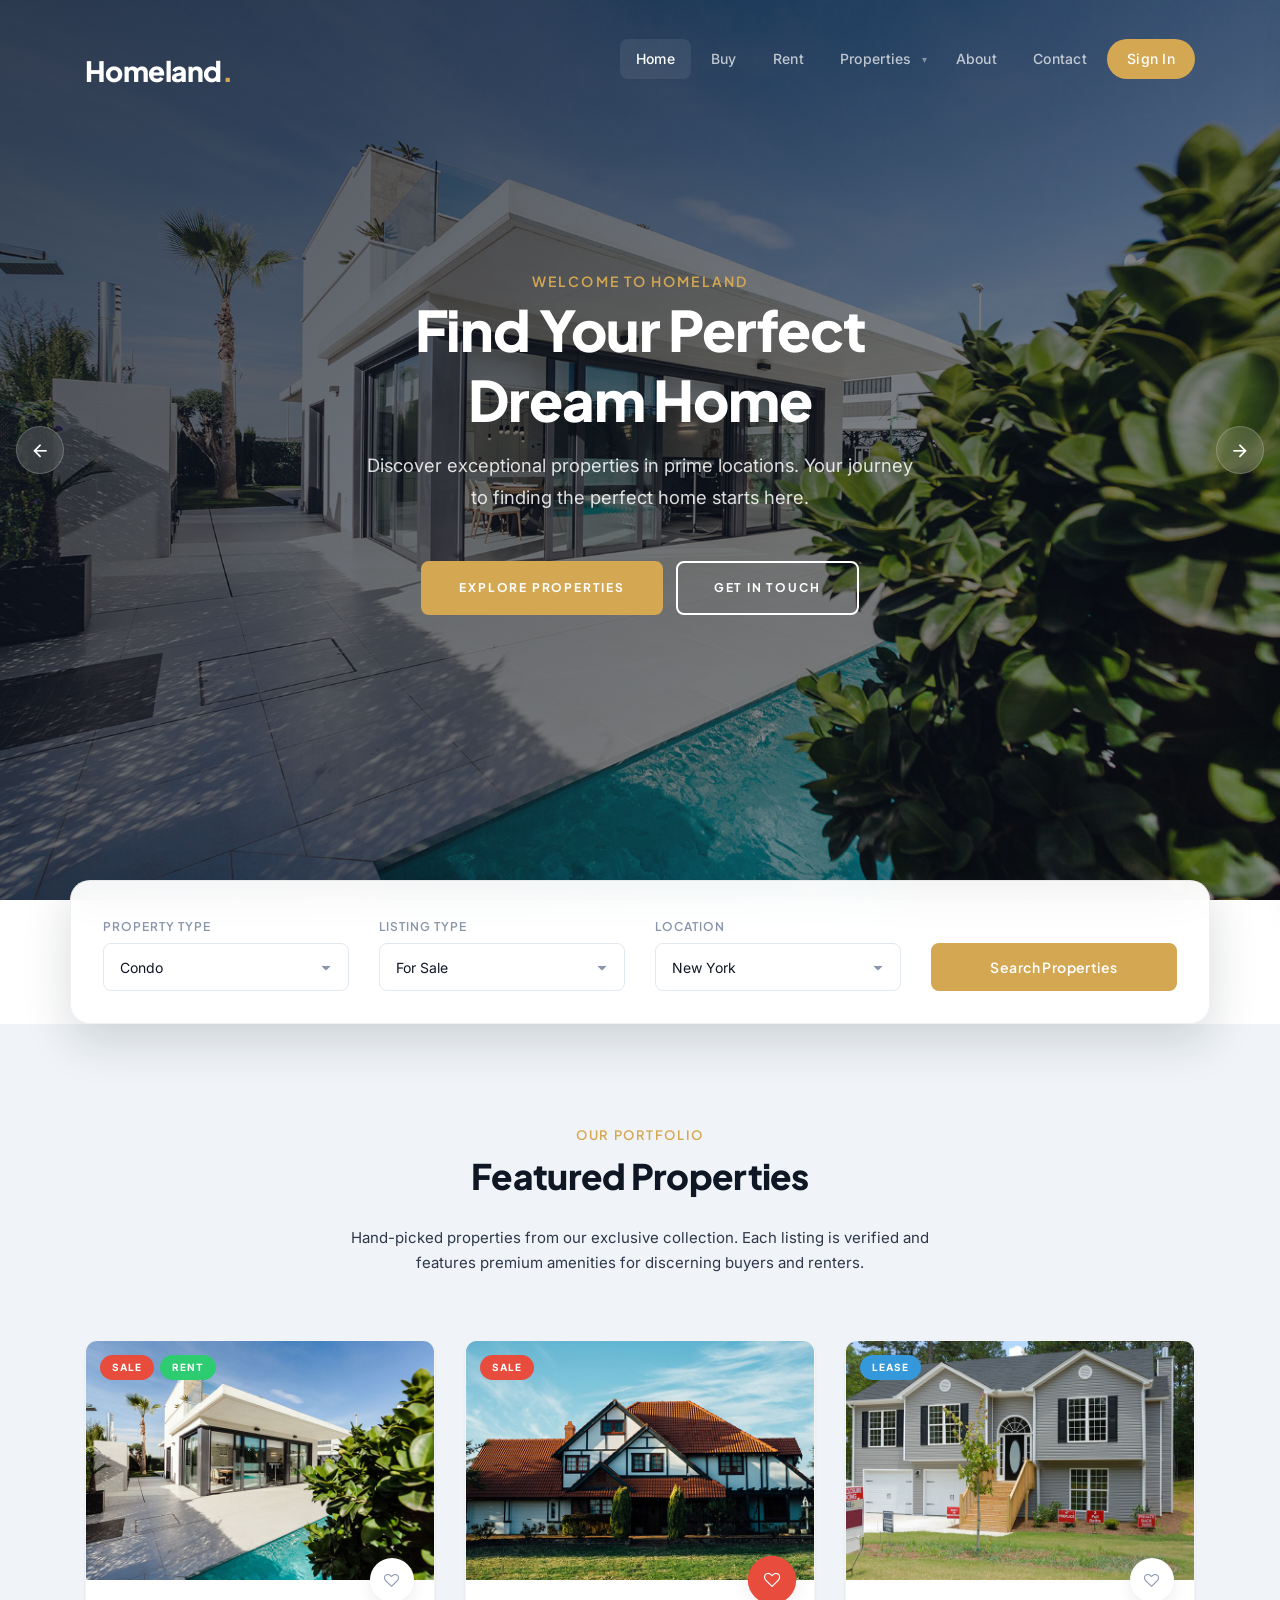
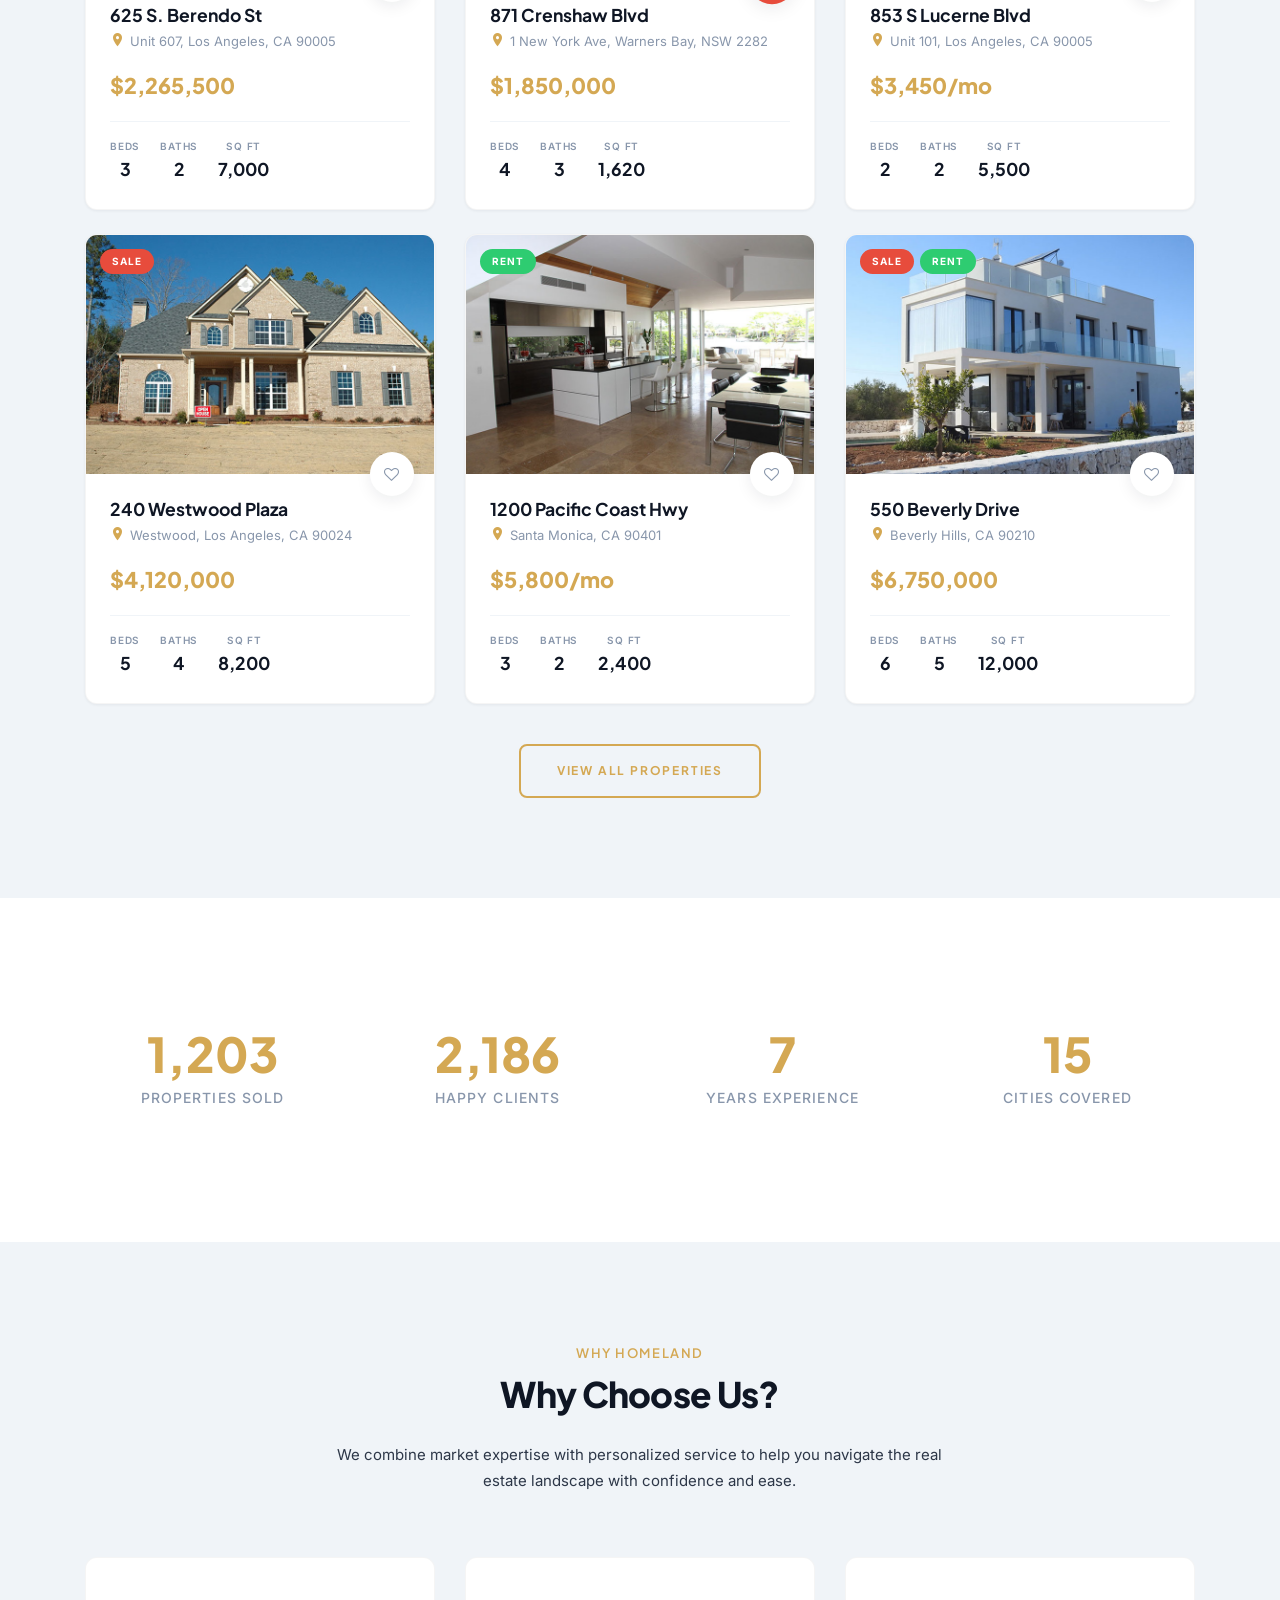
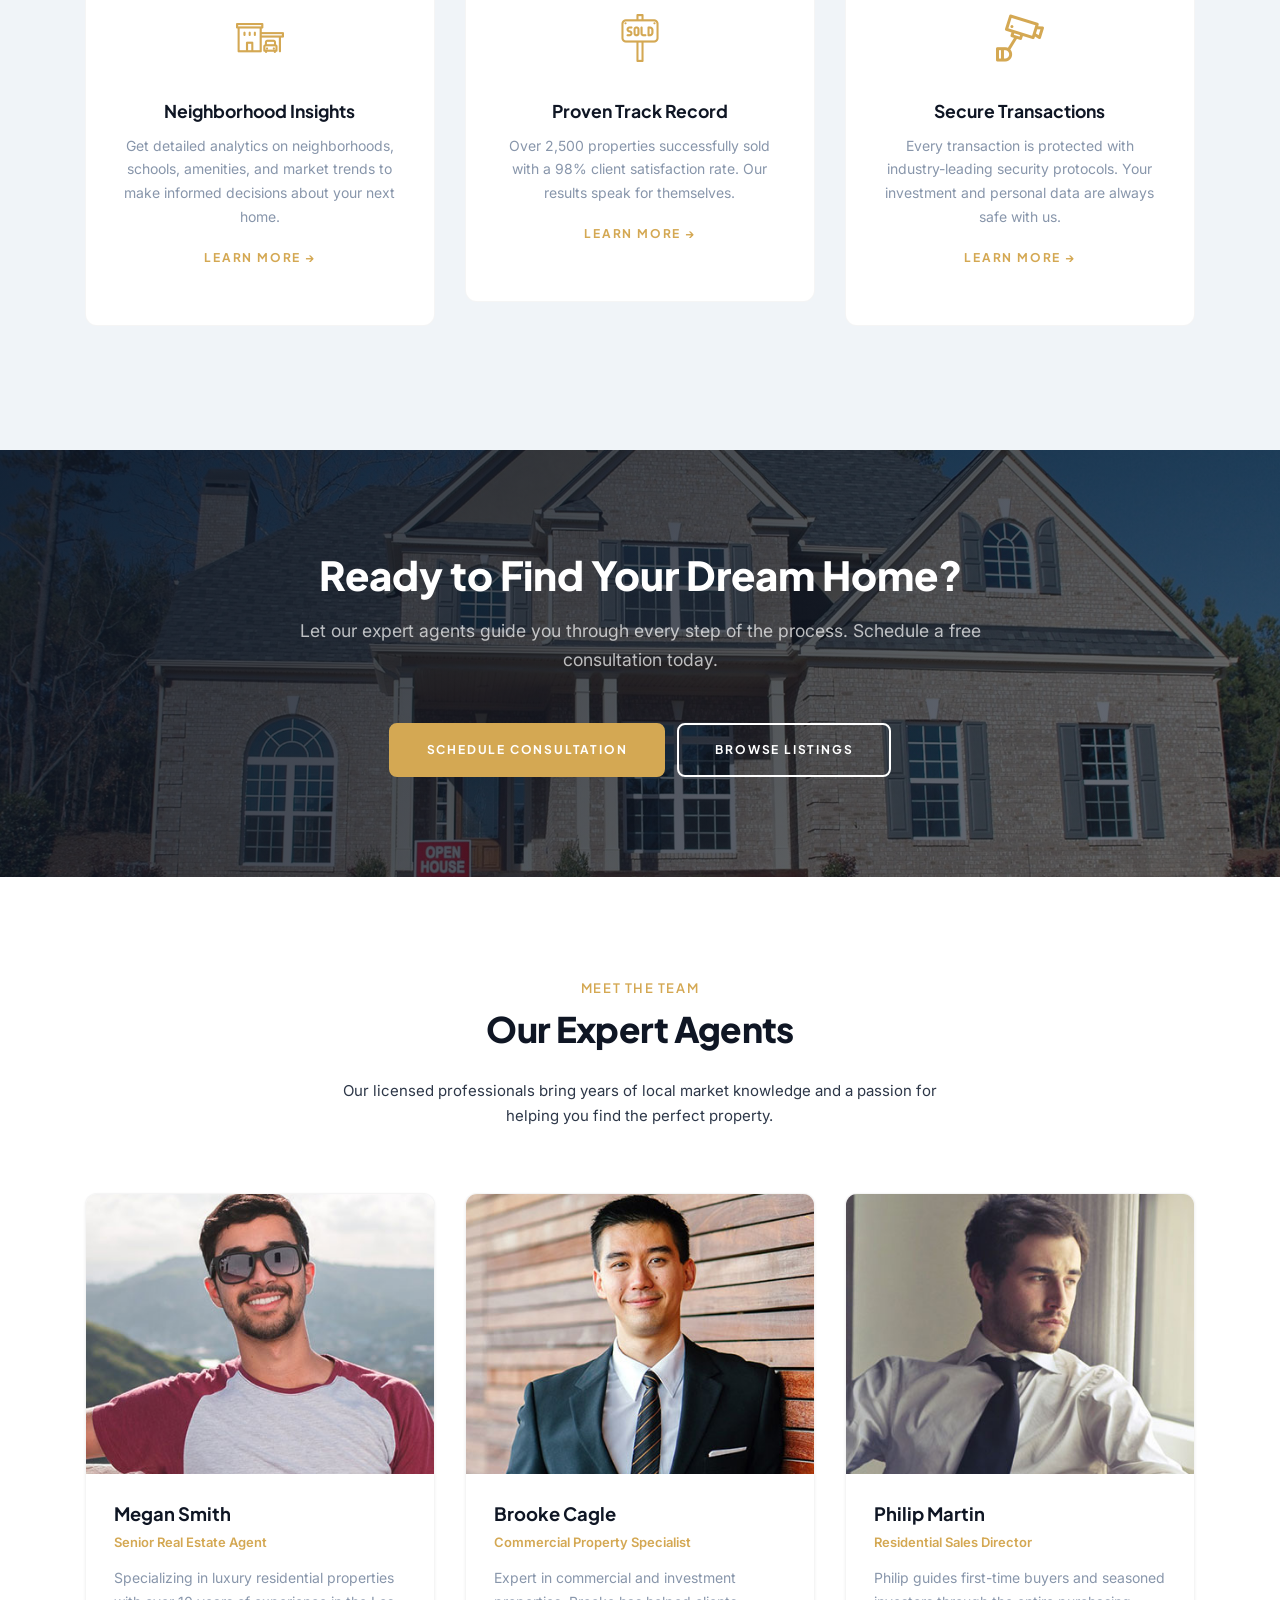
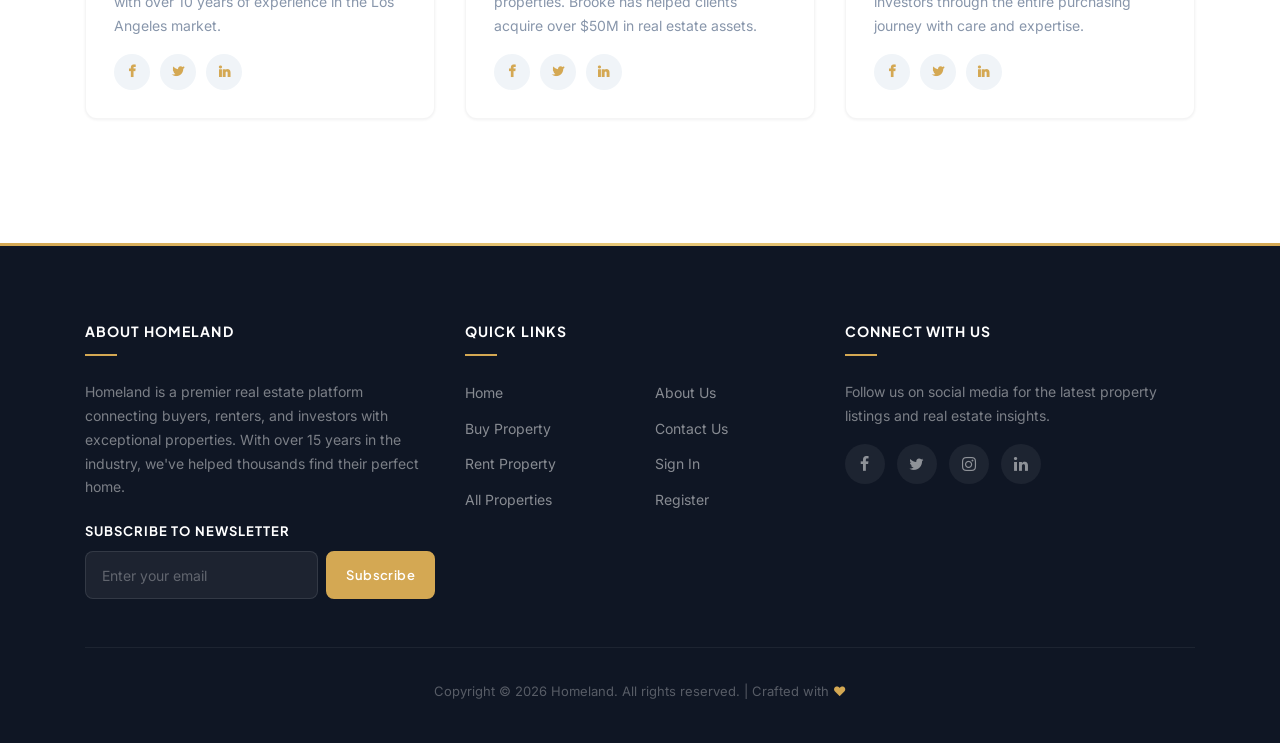
==== index.html @ 57247617 "All files and folder added" ====
<!DOCTYPE html>
<html lang="en">
  <head>
    <title>Homeland — Premium Real Estate | Find Your Dream Property</title>
    <meta charset="utf-8">
    <meta name="viewport" content="width=device-width, initial-scale=1, shrink-to-fit=no">
    <meta name="description" content="Discover luxury homes, apartments, and investment properties. Homeland connects buyers, renters, and investors with premium real estate opportunities.">

    <link rel="preconnect" href="https://fonts.googleapis.com">
    <link rel="preconnect" href="https://fonts.gstatic.com" crossorigin>
    <link href="https://fonts.googleapis.com/css2?family=Plus+Jakarta+Sans:wght@400;500;600;700;800&family=Inter:wght@400;500;600&display=swap" rel="stylesheet">
    <link rel="stylesheet" href="fonts/icomoon/style.css">

    <link rel="stylesheet" href="css/bootstrap.min.css">
    <link rel="stylesheet" href="css/magnific-popup.css">
    <link rel="stylesheet" href="css/jquery-ui.css">
    <link rel="stylesheet" href="css/owl.carousel.min.css">
    <link rel="stylesheet" href="css/owl.theme.default.min.css">
    <link rel="stylesheet" href="fonts/flaticon/font/flaticon.css">
    <link rel="stylesheet" href="css/aos.css">
    <link rel="stylesheet" href="css/style.css">
  </head>
  <body>

  <div class="site-loader"></div>

  <div class="site-wrap">

    <!-- Mobile Menu -->
    <div class="site-mobile-menu">
      <div class="site-mobile-menu-header">
        <div class="site-mobile-menu-close mt-3">
          <span class="icon-close2 js-menu-toggle"></span>
        </div>
      </div>
      <div class="site-mobile-menu-body"></div>
    </div>

    <!-- Navbar -->
    <div class="site-navbar" id="site-navbar">
      <div class="container py-1">
        <div class="row align-items-center">
          <div class="col-8 col-md-8 col-lg-4">
            <h1 class="mb-0 site-logo"><a href="index.html" class="text-white h2 mb-0"><strong>Homeland<span class="dot">.</span></strong></a></h1>
          </div>
          <div class="col-4 col-md-4 col-lg-8">
            <nav class="site-navigation text-right text-md-right" role="navigation">
              <div class="d-inline-block d-lg-none ml-md-0 mr-auto py-3"><a href="#" class="site-menu-toggle js-menu-toggle text-white"><span class="icon-menu h3"></span></a></div>
              <ul class="site-menu js-clone-nav d-none d-lg-block">
                <li class="active"><a href="index.html">Home</a></li>
                <li><a href="buy.html">Buy</a></li>
                <li><a href="rent.html">Rent</a></li>
                <li class="has-children">
                  <a href="properties.html">Properties</a>
                  <ul class="dropdown arrow-top">
                    <li><a href="#">Condo</a></li>
                    <li><a href="#">Property Land</a></li>
                    <li><a href="#">Commercial</a></li>
                  </ul>
                </li>
                <li><a href="about.html">About</a></li>
                <li><a href="contact.html">Contact</a></li>
                <li><a href="login.html">Sign In</a></li>
              </ul>
            </nav>
          </div>
        </div>
      </div>
    </div>

    <!-- Hero -->
    <div class="slide-one-item home-slider owl-carousel">
      <div class="site-blocks-cover overlay" style="background-image: url(images/hero_bg_1.jpg);">
        <div class="container">
          <div class="row align-items-center justify-content-center text-center">
            <div class="col-md-10" data-aos="fade-up">
              <span class="hero-subtitle">Welcome to Homeland</span>
              <h1 class="mb-3">Find Your Perfect<br>Dream Home</h1>
              <p class="mb-5" style="max-width:560px;margin:0 auto;">Discover exceptional properties in prime locations. Your journey to finding the perfect home starts here.</p>
              <p><a href="properties.html" class="btn btn-amber btn-lg btn-2">Explore Properties</a> <a href="contact.html" class="btn btn-outline-white btn-lg btn-2 ml-2">Get in Touch</a></p>
            </div>
          </div>
        </div>
      </div>
      <div class="site-blocks-cover overlay" style="background-image: url(images/hero_bg_2.jpg);">
        <div class="container">
          <div class="row align-items-center justify-content-center text-center">
            <div class="col-md-10" data-aos="fade-up">
              <span class="hero-subtitle">Premium Listings</span>
              <h1 class="mb-3">Luxury Living<br>Redefined</h1>
              <p class="mb-5" style="max-width:560px;margin:0 auto;">From modern penthouses to family estates — explore our curated selection of premium real estate.</p>
              <p><a href="buy.html" class="btn btn-amber btn-lg btn-2">Buy a Home</a> <a href="rent.html" class="btn btn-outline-white btn-lg btn-2 ml-2">Rent a Home</a></p>
            </div>
          </div>
        </div>
      </div>
    </div>

    <!-- Search Bar -->
    <div class="site-section site-section-sm pb-0">
      <div class="container">
        <div class="row">
          <form class="form-search col-md-12" style="margin-top: -80px;">
            <div class="row align-items-end">
              <div class="col-md-3">
                <label for="list-types">Property Type</label>
                <div class="select-wrap">
                  <span class="icon icon-arrow_drop_down"></span>
                  <select name="list-types" id="list-types" class="form-control d-block">
                    <option value="">Condo</option>
                    <option value="">Commercial Building</option>
                    <option value="">Land Property</option>
                    <option value="">Villa</option>
                  </select>
                </div>
              </div>
              <div class="col-md-3">
                <label for="offer-types">Listing Type</label>
                <div class="select-wrap">
                  <span class="icon icon-arrow_drop_down"></span>
                  <select name="offer-types" id="offer-types" class="form-control d-block">
                    <option value="">For Sale</option>
                    <option value="">For Rent</option>
                    <option value="">For Lease</option>
                  </select>
                </div>
              </div>
              <div class="col-md-3">
                <label for="select-city">Location</label>
                <div class="select-wrap">
                  <span class="icon icon-arrow_drop_down"></span>
                  <select name="select-city" id="select-city" class="form-control d-block">
                    <option value="">New York</option>
                    <option value="">Brooklyn</option>
                    <option value="">London</option>
                    <option value="">Tokyo</option>
                    <option value="">Manila</option>
                  </select>
                </div>
              </div>
              <div class="col-md-3">
                <button type="submit" class="btn btn-amber btn-block">Search Properties</button>
              </div>
            </div>
          </form>
        </div>
      </div>
    </div>

    <!-- Featured Properties -->
    <div class="site-section bg-light">
      <div class="container">
        <div class="row mb-5 justify-content-center">
          <div class="col-md-7 text-center" data-aos="fade-up">
            <div class="site-section-title">
              <span class="section-subtitle">Our Portfolio</span>
              <h2>Featured Properties</h2>
            </div>
            <p>Hand-picked properties from our exclusive collection. Each listing is verified and features premium amenities for discerning buyers and renters.</p>
          </div>
        </div>

        <div class="row">
          <div class="col-md-6 col-lg-4 mb-4" data-aos="fade-up" data-aos-delay="100">
            <div class="property-entry h-100">
              <a href="property-details.html" class="property-thumbnail">
                <div class="offer-type-wrap">
                  <span class="offer-type bg-danger">Sale</span>
                  <span class="offer-type bg-success">Rent</span>
                </div>
                <img src="images/img_1.jpg" alt="Modern apartment at 625 S. Berendo St">
              </a>
              <div class="p-4 property-body">
                <a href="#" class="property-favorite"><span class="icon-heart-o"></span></a>
                <h2 class="property-title"><a href="property-details.html">625 S. Berendo St</a></h2>
                <span class="property-location d-block mb-3"><span class="property-icon icon-room"></span> Unit 607, Los Angeles, CA 90005</span>
                <strong class="property-price d-block mb-3">$2,265,500</strong>
                <ul class="property-specs-wrap mb-0">
                  <li><span class="property-specs">Beds</span><span class="property-specs-number">3</span></li>
                  <li><span class="property-specs">Baths</span><span class="property-specs-number">2</span></li>
                  <li><span class="property-specs">SQ FT</span><span class="property-specs-number">7,000</span></li>
                </ul>
              </div>
            </div>
          </div>

          <div class="col-md-6 col-lg-4 mb-4" data-aos="fade-up" data-aos-delay="200">
            <div class="property-entry h-100">
              <a href="property-details.html" class="property-thumbnail">
                <div class="offer-type-wrap">
                  <span class="offer-type bg-danger">Sale</span>
                </div>
                <img src="images/img_2.jpg" alt="Crenshaw Blvd property">
              </a>
              <div class="p-4 property-body">
                <a href="#" class="property-favorite active"><span class="icon-heart-o"></span></a>
                <h2 class="property-title"><a href="property-details.html">871 Crenshaw Blvd</a></h2>
                <span class="property-location d-block mb-3"><span class="property-icon icon-room"></span> 1 New York Ave, Warners Bay, NSW 2282</span>
                <strong class="property-price d-block mb-3">$1,850,000</strong>
                <ul class="property-specs-wrap mb-0">
                  <li><span class="property-specs">Beds</span><span class="property-specs-number">4</span></li>
                  <li><span class="property-specs">Baths</span><span class="property-specs-number">3</span></li>
                  <li><span class="property-specs">SQ FT</span><span class="property-specs-number">1,620</span></li>
                </ul>
              </div>
            </div>
          </div>

          <div class="col-md-6 col-lg-4 mb-4" data-aos="fade-up" data-aos-delay="300">
            <div class="property-entry h-100">
              <a href="property-details.html" class="property-thumbnail">
                <div class="offer-type-wrap">
                  <span class="offer-type bg-info">Lease</span>
                </div>
                <img src="images/img_3.jpg" alt="S Lucerne Blvd property">
              </a>
              <div class="p-4 property-body">
                <a href="#" class="property-favorite"><span class="icon-heart-o"></span></a>
                <h2 class="property-title"><a href="property-details.html">853 S Lucerne Blvd</a></h2>
                <span class="property-location d-block mb-3"><span class="property-icon icon-room"></span> Unit 101, Los Angeles, CA 90005</span>
                <strong class="property-price d-block mb-3">$3,450/mo</strong>
                <ul class="property-specs-wrap mb-0">
                  <li><span class="property-specs">Beds</span><span class="property-specs-number">2</span></li>
                  <li><span class="property-specs">Baths</span><span class="property-specs-number">2</span></li>
                  <li><span class="property-specs">SQ FT</span><span class="property-specs-number">5,500</span></li>
                </ul>
              </div>
            </div>
          </div>

          <div class="col-md-6 col-lg-4 mb-4" data-aos="fade-up" data-aos-delay="100">
            <div class="property-entry h-100">
              <a href="property-details.html" class="property-thumbnail">
                <div class="offer-type-wrap">
                  <span class="offer-type bg-danger">Sale</span>
                </div>
                <img src="images/img_4.jpg" alt="Investment property">
              </a>
              <div class="p-4 property-body">
                <a href="#" class="property-favorite"><span class="icon-heart-o"></span></a>
                <h2 class="property-title"><a href="property-details.html">240 Westwood Plaza</a></h2>
                <span class="property-location d-block mb-3"><span class="property-icon icon-room"></span> Westwood, Los Angeles, CA 90024</span>
                <strong class="property-price d-block mb-3">$4,120,000</strong>
                <ul class="property-specs-wrap mb-0">
                  <li><span class="property-specs">Beds</span><span class="property-specs-number">5</span></li>
                  <li><span class="property-specs">Baths</span><span class="property-specs-number">4</span></li>
                  <li><span class="property-specs">SQ FT</span><span class="property-specs-number">8,200</span></li>
                </ul>
              </div>
            </div>
          </div>

          <div class="col-md-6 col-lg-4 mb-4" data-aos="fade-up" data-aos-delay="200">
            <div class="property-entry h-100">
              <a href="property-details.html" class="property-thumbnail">
                <div class="offer-type-wrap">
                  <span class="offer-type bg-success">Rent</span>
                </div>
                <img src="images/img_5.jpg" alt="Rental property">
              </a>
              <div class="p-4 property-body">
                <a href="#" class="property-favorite"><span class="icon-heart-o"></span></a>
                <h2 class="property-title"><a href="property-details.html">1200 Pacific Coast Hwy</a></h2>
                <span class="property-location d-block mb-3"><span class="property-icon icon-room"></span> Santa Monica, CA 90401</span>
                <strong class="property-price d-block mb-3">$5,800/mo</strong>
                <ul class="property-specs-wrap mb-0">
                  <li><span class="property-specs">Beds</span><span class="property-specs-number">3</span></li>
                  <li><span class="property-specs">Baths</span><span class="property-specs-number">2</span></li>
                  <li><span class="property-specs">SQ FT</span><span class="property-specs-number">2,400</span></li>
                </ul>
              </div>
            </div>
          </div>

          <div class="col-md-6 col-lg-4 mb-4" data-aos="fade-up" data-aos-delay="300">
            <div class="property-entry h-100">
              <a href="property-details.html" class="property-thumbnail">
                <div class="offer-type-wrap">
                  <span class="offer-type bg-danger">Sale</span>
                  <span class="offer-type bg-success">Rent</span>
                </div>
                <img src="images/img_6.jpg" alt="Commercial property">
              </a>
              <div class="p-4 property-body">
                <a href="#" class="property-favorite"><span class="icon-heart-o"></span></a>
                <h2 class="property-title"><a href="property-details.html">550 Beverly Drive</a></h2>
                <span class="property-location d-block mb-3"><span class="property-icon icon-room"></span> Beverly Hills, CA 90210</span>
                <strong class="property-price d-block mb-3">$6,750,000</strong>
                <ul class="property-specs-wrap mb-0">
                  <li><span class="property-specs">Beds</span><span class="property-specs-number">6</span></li>
                  <li><span class="property-specs">Baths</span><span class="property-specs-number">5</span></li>
                  <li><span class="property-specs">SQ FT</span><span class="property-specs-number">12,000</span></li>
                </ul>
              </div>
            </div>
          </div>
        </div>

        <div class="row mt-3">
          <div class="col-12 text-center">
            <a href="properties.html" class="btn btn-outline-amber btn-lg btn-2">View All Properties</a>
          </div>
        </div>
      </div>
    </div>

    <!-- Stats -->
    <div class="site-section" data-aos="fade-up">
      <div class="container">
        <div class="row">
          <div class="col-6 col-md-3">
            <div class="stat-item">
              <div class="stat-number" data-count="2500">0</div>
              <div class="stat-label">Properties Sold</div>
            </div>
          </div>
          <div class="col-6 col-md-3">
            <div class="stat-item">
              <div class="stat-number" data-count="4800">0</div>
              <div class="stat-label">Happy Clients</div>
            </div>
          </div>
          <div class="col-6 col-md-3">
            <div class="stat-item">
              <div class="stat-number" data-count="15">0</div>
              <div class="stat-label">Years Experience</div>
            </div>
          </div>
          <div class="col-6 col-md-3">
            <div class="stat-item">
              <div class="stat-number" data-count="32">0</div>
              <div class="stat-label">Cities Covered</div>
            </div>
          </div>
        </div>
      </div>
    </div>

    <!-- Why Choose Us -->
    <div class="site-section bg-light">
      <div class="container">
        <div class="row justify-content-center mb-5">
          <div class="col-md-7 text-center" data-aos="fade-up">
            <div class="site-section-title">
              <span class="section-subtitle">Why Homeland</span>
              <h2>Why Choose Us?</h2>
            </div>
            <p>We combine market expertise with personalized service to help you navigate the real estate landscape with confidence and ease.</p>
          </div>
        </div>
        <div class="row">
          <div class="col-md-6 col-lg-4 mb-4" data-aos="fade-up" data-aos-delay="100">
            <a href="#" class="service">
              <span class="icon flaticon-house"></span>
              <h2 class="service-heading">Neighborhood Insights</h2>
              <p>Get detailed analytics on neighborhoods, schools, amenities, and market trends to make informed decisions about your next home.</p>
              <p><span class="read-more">Learn More →</span></p>
            </a>
          </div>
          <div class="col-md-6 col-lg-4 mb-4" data-aos="fade-up" data-aos-delay="200">
            <a href="#" class="service">
              <span class="icon flaticon-sold"></span>
              <h2 class="service-heading">Proven Track Record</h2>
              <p>Over 2,500 properties successfully sold with a 98% client satisfaction rate. Our results speak for themselves.</p>
              <p><span class="read-more">Learn More →</span></p>
            </a>
          </div>
          <div class="col-md-6 col-lg-4 mb-4" data-aos="fade-up" data-aos-delay="300">
            <a href="#" class="service">
              <span class="icon flaticon-camera"></span>
              <h2 class="service-heading">Secure Transactions</h2>
              <p>Every transaction is protected with industry-leading security protocols. Your investment and personal data are always safe with us.</p>
              <p><span class="read-more">Learn More →</span></p>
            </a>
          </div>
        </div>
      </div>
    </div>

    <!-- CTA Banner -->
    <div class="cta-banner" style="background-image: url(images/hero_bg_3.jpg);">
      <div class="container">
        <div class="row justify-content-center text-center">
          <div class="col-md-8" data-aos="fade-up">
            <h2 class="mb-3">Ready to Find Your Dream Home?</h2>
            <p class="mb-5">Let our expert agents guide you through every step of the process. Schedule a free consultation today.</p>
            <a href="contact.html" class="btn btn-amber btn-lg btn-2">Schedule Consultation</a>
            <a href="properties.html" class="btn btn-outline-white btn-lg btn-2 ml-2">Browse Listings</a>
          </div>
        </div>
      </div>
    </div>

    <!-- Our Agents -->
    <div class="site-section">
      <div class="container">
        <div class="row mb-5 justify-content-center">
          <div class="col-md-7 text-center" data-aos="fade-up">
            <div class="site-section-title">
              <span class="section-subtitle">Meet the Team</span>
              <h2>Our Expert Agents</h2>
            </div>
            <p>Our licensed professionals bring years of local market knowledge and a passion for helping you find the perfect property.</p>
          </div>
        </div>
        <div class="row">
          <div class="col-md-6 col-lg-4 mb-4" data-aos="fade-up" data-aos-delay="100">
            <div class="team-member">
              <img src="images/person_1.jpg" alt="Megan Smith - Real Estate Agent">
              <div class="text">
                <h2>Megan Smith</h2>
                <span>Senior Real Estate Agent</span>
                <p>Specializing in luxury residential properties with over 10 years of experience in the Los Angeles market.</p>
                <div class="social-links">
                  <a href="#"><span class="icon-facebook"></span></a>
                  <a href="#"><span class="icon-twitter"></span></a>
                  <a href="#"><span class="icon-linkedin"></span></a>
                </div>
              </div>
            </div>
          </div>
          <div class="col-md-6 col-lg-4 mb-4" data-aos="fade-up" data-aos-delay="200">
            <div class="team-member">
              <img src="images/person_2.jpg" alt="Brooke Cagle - Real Estate Agent">
              <div class="text">
                <h2>Brooke Cagle</h2>
                <span>Commercial Property Specialist</span>
                <p>Expert in commercial and investment properties. Brooke has helped clients acquire over $50M in real estate assets.</p>
                <div class="social-links">
                  <a href="#"><span class="icon-facebook"></span></a>
                  <a href="#"><span class="icon-twitter"></span></a>
                  <a href="#"><span class="icon-linkedin"></span></a>
                </div>
              </div>
            </div>
          </div>
          <div class="col-md-6 col-lg-4 mb-4" data-aos="fade-up" data-aos-delay="300">
            <div class="team-member">
              <img src="images/person_3.jpg" alt="Philip Martin - Real Estate Agent">
              <div class="text">
                <h2>Philip Martin</h2>
                <span>Residential Sales Director</span>
                <p>Philip guides first-time buyers and seasoned investors through the entire purchasing journey with care and expertise.</p>
                <div class="social-links">
                  <a href="#"><span class="icon-facebook"></span></a>
                  <a href="#"><span class="icon-twitter"></span></a>
                  <a href="#"><span class="icon-linkedin"></span></a>
                </div>
              </div>
            </div>
          </div>
        </div>
      </div>
    </div>

    <!-- Footer -->
    <footer class="site-footer">
      <div class="container">
        <div class="row">
          <div class="col-lg-4 mb-5 mb-lg-0">
            <h3 class="footer-heading mb-4">About Homeland</h3>
            <p>Homeland is a premier real estate platform connecting buyers, renters, and investors with exceptional properties. With over 15 years in the industry, we've helped thousands find their perfect home.</p>
            <div class="footer-newsletter mt-4">
              <h4 style="font-size:13px;margin-bottom:12px;">Subscribe to Newsletter</h4>
              <div class="d-flex gap-2">
                <input type="email" placeholder="Enter your email" class="flex-grow-1">
                <button class="btn btn-amber btn-sm" style="white-space:nowrap;">Subscribe</button>
              </div>
            </div>
          </div>
          <div class="col-lg-4 mb-5 mb-lg-0">
            <div class="row">
              <div class="col-md-12">
                <h3 class="footer-heading mb-4">Quick Links</h3>
              </div>
              <div class="col-md-6 col-lg-6">
                <ul>
                  <li><a href="index.html">Home</a></li>
                  <li><a href="buy.html">Buy Property</a></li>
                  <li><a href="rent.html">Rent Property</a></li>
                  <li><a href="properties.html">All Properties</a></li>
                </ul>
              </div>
              <div class="col-md-6 col-lg-6">
                <ul>
                  <li><a href="about.html">About Us</a></li>
                  <li><a href="contact.html">Contact Us</a></li>
                  <li><a href="login.html">Sign In</a></li>
                  <li><a href="register.html">Register</a></li>
                </ul>
              </div>
            </div>
          </div>
          <div class="col-lg-4 mb-5 mb-lg-0">
            <h3 class="footer-heading mb-4">Connect With Us</h3>
            <p>Follow us on social media for the latest property listings and real estate insights.</p>
            <div class="footer-social mt-3">
              <a href="#"><span class="icon-facebook"></span></a>
              <a href="#"><span class="icon-twitter"></span></a>
              <a href="#"><span class="icon-instagram"></span></a>
              <a href="#"><span class="icon-linkedin"></span></a>
            </div>
          </div>
        </div>
        <div class="footer-bottom">
          <p>Copyright &copy; <script>document.write(new Date().getFullYear());</script> Homeland. All rights reserved. | Crafted with <span style="color:var(--amber);">♥</span></p>
        </div>
      </div>
    </footer>

  </div>

  <script src="js/jquery-3.3.1.min.js"></script>
  <script src="js/jquery-migrate-3.0.1.min.js"></script>
  <script src="js/jquery-ui.js"></script>
  <script src="js/popper.min.js"></script>
  <script src="js/bootstrap.min.js"></script>
  <script src="js/owl.carousel.min.js"></script>
  <script src="js/jquery.magnific-popup.min.js"></script>
  <script src="js/aos.js"></script>
  <script src="js/main.js"></script>

  </body>
</html>
---- fonts/icomoon/style.css ----
@font-face {
  font-family: 'icomoon';
  src:  url('fonts/icomoon.eot?10si43');
  src:  url('fonts/icomoon.eot?10si43#iefix') format('embedded-opentype'),
    url('fonts/icomoon.ttf?10si43') format('truetype'),
    url('fonts/icomoon.woff?10si43') format('woff'),
    url('fonts/icomoon.svg?10si43#icomoon') format('svg');
  font-weight: normal;
  font-style: normal;
}

[class^="icon-"], [class*=" icon-"] {
  /* use !important to prevent issues with browser extensions that change fonts */
  font-family: 'icomoon' !important;
  speak: none;
  font-style: normal;
  font-weight: normal;
  font-variant: normal;
  text-transform: none;
  line-height: 1;

  /* Better Font Rendering =========== */
  -webkit-font-smoothing: antialiased;
  -moz-osx-font-smoothing: grayscale;
}

.icon-asterisk:before {
  content: "\f069";
}
.icon-plus:before {
  content: "\f067";
}
.icon-question:before {
  content: "\f128";
}
.icon-minus:before {
  content: "\f068";
}
.icon-glass:before {
  content: "\f000";
}
.icon-music:before {
  content: "\f001";
}
.icon-search:before {
  content: "\f002";
}
.icon-envelope-o:before {
  content: "\f003";
}
.icon-heart:before {
  content: "\f004";
}
.icon-star:before {
  content: "\f005";
}
.icon-star-o:before {
  content: "\f006";
}
.icon-user:before {
  content: "\f007";
}
.icon-film:before {
  content: "\f008";
}
.icon-th-large:before {
  content: "\f009";
}
.icon-th:before {
  content: "\f00a";
}
.icon-th-list:before {
  content: "\f00b";
}
.icon-check:before {
  content: "\f00c";
}
.icon-close:before {
  content: "\f00d";
}
.icon-remove:before {
  content: "\f00d";
}
.icon-times:before {
  content: "\f00d";
}
.icon-search-plus:before {
  content: "\f00e";
}
.icon-search-minus:before {
  content: "\f010";
}
.icon-power-off:before {
  content: "\f011";
}
.icon-signal:before {
  content: "\f012";
}
.icon-cog:before {
  content: "\f013";
}
.icon-gear:before {
  content: "\f013";
}
.icon-trash-o:before {
  content: "\f014";
}
.icon-home:before {
  content: "\f015";
}
.icon-file-o:before {
  content: "\f016";
}
.icon-clock-o:before {
  content: "\f017";
}
.icon-road:before {
  content: "\f018";
}
.icon-download:before {
  content: "\f019";
}
.icon-arrow-circle-o-down:before {
  content: "\f01a";
}
.icon-arrow-circle-o-up:before {
  content: "\f01b";
}
.icon-inbox:before {
  content: "\f01c";
}
.icon-play-circle-o:before {
  content: "\f01d";
}
.icon-repeat:before {
  content: "\f01e";
}
.icon-rotate-right:before {
  content: "\f01e";
}
.icon-refresh:before {
  content: "\f021";
}
.icon-list-alt:before {
  content: "\f022";
}
.icon-lock:before {
  content: "\f023";
}
.icon-flag:before {
  content: "\f024";
}
.icon-headphones:before {
  content: "\f025";
}
.icon-volume-off:before {
  content: "\f026";
}
.icon-volume-down:before {
  content: "\f027";
}
.icon-volume-up:before {
  content: "\f028";
}
.icon-qrcode:before {
  content: "\f029";
}
.icon-barcode:before {
  content: "\f02a";
}
.icon-tag:before {
  content: "\f02b";
}
.icon-tags:before {
  content: "\f02c";
}
.icon-book:before {
  content: "\f02d";
}
.icon-bookmark:before {
  content: "\f02e";
}
.icon-print:before {
  content: "\f02f";
}
.icon-camera:before {
  content: "\f030";
}
.icon-font:before {
  content: "\f031";
}
.icon-bold:before {
  content: "\f032";
}
.icon-italic:before {
  content: "\f033";
}
.icon-text-height:before {
  content: "\f034";
}
.icon-text-width:before {
  content: "\f035";
}
.icon-align-left:before {
  content: "\f036";
}
.icon-align-center:before {
  content: "\f037";
}
.icon-align-right:before {
  content: "\f038";
}
.icon-align-justify:before {
  content: "\f039";
}
.icon-list:before {
  content: "\f03a";
}
.icon-dedent:before {
  content: "\f03b";
}
.icon-outdent:before {
  content: "\f03b";
}
.icon-indent:before {
  content: "\f03c";
}
.icon-video-camera:before {
  content: "\f03d";
}
.icon-image:before {
  content: "\f03e";
}
.icon-photo:before {
  content: "\f03e";
}
.icon-picture-o:before {
  content: "\f03e";
}
.icon-pencil:before {
  content: "\f040";
}
.icon-map-marker:before {
  content: "\f041";
}
.icon-adjust:before {
  content: "\f042";
}
.icon-tint:before {
  content: "\f043";
}
.icon-edit:before {
  content: "\f044";
}
.icon-pencil-square-o:before {
  content: "\f044";
}
.icon-share-square-o:before {
  content: "\f045";
}
.icon-check-square-o:before {
  content: "\f046";
}
.icon-arrows:before {
  content: "\f047";
}
.icon-step-backward:before {
  content: "\f048";
}
.icon-fast-backward:before {
  content: "\f049";
}
.icon-backward:before {
  content: "\f04a";
}
.icon-play:before {
  content: "\f04b";
}
.icon-pause:before {
  content: "\f04c";
}
.icon-stop:before {
  content: "\f04d";
}
.icon-forward:before {
  content: "\f04e";
}
.icon-fast-forward:before {
  content: "\f050";
}
.icon-step-forward:before {
  content: "\f051";
}
.icon-eject:before {
  content: "\f052";
}
.icon-chevron-left:before {
  content: "\f053";
}
.icon-chevron-right:before {
  content: "\f054";
}
.icon-plus-circle:before {
  content: "\f055";
}
.icon-minus-circle:before {
  content: "\f056";
}
.icon-times-circle:before {
  content: "\f057";
}
.icon-check-circle:before {
  content: "\f058";
}
.icon-question-circle:before {
  content: "\f059";
}
.icon-info-circle:before {
  content: "\f05a";
}
.icon-crosshairs:before {
  content: "\f05b";
}
.icon-times-circle-o:before {
  content: "\f05c";
}
.icon-check-circle-o:before {
  content: "\f05d";
}
.icon-ban:before {
  content: "\f05e";
}
.icon-arrow-left:before {
  content: "\f060";
}
.icon-arrow-right:before {
  content: "\f061";
}
.icon-arrow-up:before {
  content: "\f062";
}
.icon-arrow-down:before {
  content: "\f063";
}
.icon-mail-forward:before {
  content: "\f064";
}
.icon-share:before {
  content: "\f064";
}
.icon-expand:before {
  content: "\f065";
}
.icon-compress:before {
  content: "\f066";
}
.icon-exclamation-circle:before {
  content: "\f06a";
}
.icon-gift:before {
  content: "\f06b";
}
.icon-leaf:before {
  content: "\f06c";
}
.icon-fire:before {
  content: "\f06d";
}
.icon-eye:before {
  content: "\f06e";
}
.icon-eye-slash:before {
  content: "\f070";
}
.icon-exclamation-triangle:before {
  content: "\f071";
}
.icon-warning:before {
  content: "\f071";
}
.icon-plane:before {
  content: "\f072";
}
.icon-calendar:before {
  content: "\f073";
}
.icon-random:before {
  content: "\f074";
}
.icon-comment:before {
  content: "\f075";
}
.icon-magnet:before {
  content: "\f076";
}
.icon-chevron-up:before {
  content: "\f077";
}
.icon-chevron-down:before {
  content: "\f078";
}
.icon-retweet:before {
  content: "\f079";
}
.icon-shopping-cart:before {
  content: "\f07a";
}
.icon-folder:before {
  content: "\f07b";
}
.icon-folder-open:before {
  content: "\f07c";
}
.icon-arrows-v:before {
  content: "\f07d";
}
.icon-arrows-h:before {
  content: "\f07e";
}
.icon-bar-chart:before {
  content: "\f080";
}
.icon-bar-chart-o:before {
  content: "\f080";
}
.icon-twitter-square:before {
  content: "\f081";
}
.icon-facebook-square:before {
  content: "\f082";
}
.icon-camera-retro:before {
  content: "\f083";
}
.icon-key:before {
  content: "\f084";
}
.icon-cogs:before {
  content: "\f085";
}
.icon-gears:before {
  content: "\f085";
}
.icon-comments:before {
  content: "\f086";
}
.icon-thumbs-o-up:before {
  content: "\f087";
}
.icon-thumbs-o-down:before {
  content: "\f088";
}
.icon-star-half:before {
  content: "\f089";
}
.icon-heart-o:before {
  content: "\f08a";
}
.icon-sign-out:before {
  content: "\f08b";
}
.icon-linkedin-square:before {
  content: "\f08c";
}
.icon-thumb-tack:before {
  content: "\f08d";
}
.icon-external-link:before {
  content: "\f08e";
}
.icon-sign-in:before {
  content: "\f090";
}
.icon-trophy:before {
  content: "\f091";
}
.icon-github-square:before {
  content: "\f092";
}
.icon-upload:before {
  content: "\f093";
}
.icon-lemon-o:before {
  content: "\f094";
}
.icon-phone:before {
  content: "\f095";
}
.icon-square-o:before {
  content: "\f096";
}
.icon-bookmark-o:before {
  content: "\f097";
}
.icon-phone-square:before {
  content: "\f098";
}
.icon-twitter:before {
  content: "\f099";
}
.icon-facebook:before {
  content: "\f09a";
}
.icon-facebook-f:before {
  content: "\f09a";
}
.icon-github:before {
  content: "\f09b";
}
.icon-unlock:before {
  content: "\f09c";
}
.icon-credit-card:before {
  content: "\f09d";
}
.icon-feed:before {
  content: "\f09e";
}
.icon-rss:before {
  content: "\f09e";
}
.icon-hdd-o:before {
  content: "\f0a0";
}
.icon-bullhorn:before {
  content: "\f0a1";
}
.icon-bell-o:before {
  content: "\f0a2";
}
.icon-certificate:before {
  content: "\f0a3";
}
.icon-hand-o-right:before {
  content: "\f0a4";
}
.icon-hand-o-left:before {
  content: "\f0a5";
}
.icon-hand-o-up:before {
  content: "\f0a6";
}
.icon-hand-o-down:before {
  content: "\f0a7";
}
.icon-arrow-circle-left:before {
  content: "\f0a8";
}
.icon-arrow-circle-right:before {
  content: "\f0a9";
}
.icon-arrow-circle-up:before {
  content: "\f0aa";
}
.icon-arrow-circle-down:before {
  content: "\f0ab";
}
.icon-globe:before {
  content: "\f0ac";
}
.icon-wrench:before {
  content: "\f0ad";
}
.icon-tasks:before {
  content: "\f0ae";
}
.icon-filter:before {
  content: "\f0b0";
}
.icon-briefcase:before {
  content: "\f0b1";
}
.icon-arrows-alt:before {
  content: "\f0b2";
}
.icon-group:before {
  content: "\f0c0";
}
.icon-users:before {
  content: "\f0c0";
}
.icon-chain:before {
  content: "\f0c1";
}
.icon-link:before {
  content: "\f0c1";
}
.icon-cloud:before {
  content: "\f0c2";
}
.icon-flask:before {
  content: "\f0c3";
}
.icon-cut:before {
  content: "\f0c4";
}
.icon-scissors:before {
  content: "\f0c4";
}
.icon-copy:before {
  content: "\f0c5";
}
.icon-files-o:before {
  content: "\f0c5";
}
.icon-paperclip:before {
  content: "\f0c6";
}
.icon-floppy-o:before {
  content: "\f0c7";
}
.icon-save:before {
  content: "\f0c7";
}
.icon-square:before {
  content: "\f0c8";
}
.icon-bars:before {
  content: "\f0c9";
}
.icon-navicon:before {
  content: "\f0c9";
}
.icon-reorder:before {
  content: "\f0c9";
}
.icon-list-ul:before {
  content: "\f0ca";
}
.icon-list-ol:before {
  content: "\f0cb";
}
.icon-strikethrough:before {
  content: "\f0cc";
}
.icon-underline:before {
  content: "\f0cd";
}
.icon-table:before {
  content: "\f0ce";
}
.icon-magic:before {
  content: "\f0d0";
}
.icon-truck:before {
  content: "\f0d1";
}
.icon-pinterest:before {
  content: "\f0d2";
}
.icon-pinterest-square:before {
  content: "\f0d3";
}
.icon-google-plus-square:before {
  content: "\f0d4";
}
.icon-google-plus:before {
  content: "\f0d5";
}
.icon-money:before {
  content: "\f0d6";
}
.icon-caret-down:before {
  content: "\f0d7";
}
.icon-caret-up:before {
  content: "\f0d8";
}
.icon-caret-left:before {
  content: "\f0d9";
}
.icon-caret-right:before {
  content: "\f0da";
}
.icon-columns:before {
  content: "\f0db";
}
.icon-sort:before {
  content: "\f0dc";
}
.icon-unsorted:before {
  content: "\f0dc";
}
.icon-sort-desc:before {
  content: "\f0dd";
}
.icon-sort-down:before {
  content: "\f0dd";
}
.icon-sort-asc:before {
  content: "\f0de";
}
.icon-sort-up:before {
  content: "\f0de";
}
.icon-envelope:before {
  content: "\f0e0";
}
.icon-linkedin:before {
  content: "\f0e1";
}
.icon-rotate-left:before {
  content: "\f0e2";
}
.icon-undo:before {
  content: "\f0e2";
}
.icon-gavel:before {
  content: "\f0e3";
}
.icon-legal:before {
  content: "\f0e3";
}
.icon-dashboard:before {
  content: "\f0e4";
}
.icon-tachometer:before {
  content: "\f0e4";
}
.icon-comment-o:before {
  content: "\f0e5";
}
.icon-comments-o:before {
  content: "\f0e6";
}
.icon-bolt:before {
  content: "\f0e7";
}
.icon-flash:before {
  content: "\f0e7";
}
.icon-sitemap:before {
  content: "\f0e8";
}
.icon-umbrella:before {
  content: "\f0e9";
}
.icon-clipboard:before {
  content: "\f0ea";
}
.icon-paste:before {
  content: "\f0ea";
}
.icon-lightbulb-o:before {
  content: "\f0eb";
}
.icon-exchange:before {
  content: "\f0ec";
}
.icon-cloud-download:before {
  content: "\f0ed";
}
.icon-cloud-upload:before {
  content: "\f0ee";
}
.icon-user-md:before {
  content: "\f0f0";
}
.icon-stethoscope:before {
  content: "\f0f1";
}
.icon-suitcase:before {
  content: "\f0f2";
}
.icon-bell:before {
  content: "\f0f3";
}
.icon-coffee:before {
  content: "\f0f4";
}
.icon-cutlery:before {
  content: "\f0f5";
}
.icon-file-text-o:before {
  content: "\f0f6";
}
.icon-building-o:before {
  content: "\f0f7";
}
.icon-hospital-o:before {
  content: "\f0f8";
}
.icon-ambulance:before {
  content: "\f0f9";
}
.icon-medkit:before {
  content: "\f0fa";
}
.icon-fighter-jet:before {
  content: "\f0fb";
}
.icon-beer:before {
  content: "\f0fc";
}
.icon-h-square:before {
  content: "\f0fd";
}
.icon-plus-square:before {
  content: "\f0fe";
}
.icon-angle-double-left:before {
  content: "\f100";
}
.icon-angle-double-right:before {
  content: "\f101";
}
.icon-angle-double-up:before {
  content: "\f102";
}
.icon-angle-double-down:before {
  content: "\f103";
}
.icon-angle-left:before {
  content: "\f104";
}
.icon-angle-right:before {
  content: "\f105";
}
.icon-angle-up:before {
  content: "\f106";
}
.icon-angle-down:before {
  content: "\f107";
}
.icon-desktop:before {
  content: "\f108";
}
.icon-laptop:before {
  content: "\f109";
}
.icon-tablet:before {
  content: "\f10a";
}
.icon-mobile:before {
  content: "\f10b";
}
.icon-mobile-phone:before {
  content: "\f10b";
}
.icon-circle-o:before {
  content: "\f10c";
}
.icon-quote-left:before {
  content: "\f10d";
}
.icon-quote-right:before {
  content: "\f10e";
}
.icon-spinner:before {
  content: "\f110";
}
.icon-circle:before {
  content: "\f111";
}
.icon-mail-reply:before {
  content: "\f112";
}
.icon-reply:before {
  content: "\f112";
}
.icon-github-alt:before {
  content: "\f113";
}
.icon-folder-o:before {
  content: "\f114";
}
.icon-folder-open-o:before {
  content: "\f115";
}
.icon-smile-o:before {
  content: "\f118";
}
.icon-frown-o:before {
  content: "\f119";
}
.icon-meh-o:before {
  content: "\f11a";
}
.icon-gamepad:before {
  content: "\f11b";
}
.icon-keyboard-o:before {
  content: "\f11c";
}
.icon-flag-o:before {
  content: "\f11d";
}
.icon-flag-checkered:before {
  content: "\f11e";
}
.icon-terminal:before {
  content: "\f120";
}
.icon-code:before {
  content: "\f121";
}
.icon-mail-reply-all:before {
  content: "\f122";
}
.icon-reply-all:before {
  content: "\f122";
}
.icon-star-half-empty:before {
  content: "\f123";
}
.icon-star-half-full:before {
  content: "\f123";
}
.icon-star-half-o:before {
  content: "\f123";
}
.icon-location-arrow:before {
  content: "\f124";
}
.icon-crop:before {
  content: "\f125";
}
.icon-code-fork:before {
  content: "\f126";
}
.icon-chain-broken:before {
  content: "\f127";
}
.icon-unlink:before {
  content: "\f127";
}
.icon-info:before {
  content: "\f129";
}
.icon-exclamation:before {
  content: "\f12a";
}
.icon-superscript:before {
  content: "\f12b";
}
.icon-subscript:before {
  content: "\f12c";
}
.icon-eraser:before {
  content: "\f12d";
}
.icon-puzzle-piece:before {
  content: "\f12e";
}
.icon-microphone:before {
  content: "\f130";
}
.icon-microphone-slash:before {
  content: "\f131";
}
.icon-shield:before {
  content: "\f132";
}
.icon-calendar-o:before {
  content: "\f133";
}
.icon-fire-extinguisher:before {
  content: "\f134";
}
.icon-rocket:before {
  content: "\f135";
}
.icon-maxcdn:before {
  content: "\f136";
}
.icon-chevron-circle-left:before {
  content: "\f137";
}
.icon-chevron-circle-right:before {
  content: "\f138";
}
.icon-chevron-circle-up:before {
  content: "\f139";
}
.icon-chevron-circle-down:before {
  content: "\f13a";
}
.icon-html5:before {
  content: "\f13b";
}
.icon-css3:before {
  content: "\f13c";
}
.icon-anchor:before {
  content: "\f13d";
}
.icon-unlock-alt:before {
  content: "\f13e";
}
.icon-bullseye:before {
  content: "\f140";
}
.icon-ellipsis-h:before {
  content: "\f141";
}
.icon-ellipsis-v:before {
  content: "\f142";
}
.icon-rss-square:before {
  content: "\f143";
}
.icon-play-circle:before {
  content: "\f144";
}
.icon-ticket:before {
  content: "\f145";
}
.icon-minus-square:before {
  content: "\f146";
}
.icon-minus-square-o:before {
  content: "\f147";
}
.icon-level-up:before {
  content: "\f148";
}
.icon-level-down:before {
  content: "\f149";
}
.icon-check-square:before {
  content: "\f14a";
}
.icon-pencil-square:before {
  content: "\f14b";
}
.icon-external-link-square:before {
  content: "\f14c";
}
.icon-share-square:before {
  content: "\f14d";
}
.icon-compass:before {
  content: "\f14e";
}
.icon-caret-square-o-down:before {
  content: "\f150";
}
.icon-toggle-down:before {
  content: "\f150";
}
.icon-caret-square-o-up:before {
  content: "\f151";
}
.icon-toggle-up:before {
  content: "\f151";
}
.icon-caret-square-o-right:before {
  content: "\f152";
}
.icon-toggle-right:before {
  content: "\f152";
}
.icon-eur:before {
  content: "\f153";
}
.icon-euro:before {
  content: "\f153";
}
.icon-gbp:before {
  content: "\f154";
}
.icon-dollar:before {
  content: "\f155";
}
.icon-usd:before {
  content: "\f155";
}
.icon-inr:before {
  content: "\f156";
}
.icon-rupee:before {
  content: "\f156";
}
.icon-cny:before {
  content: "\f157";
}
.icon-jpy:before {
  content: "\f157";
}
.icon-rmb:before {
  content: "\f157";
}
.icon-yen:before {
  content: "\f157";
}
.icon-rouble:before {
  content: "\f158";
}
.icon-rub:before {
  content: "\f158";
}
.icon-ruble:before {
  content: "\f158";
}
.icon-krw:before {
  content: "\f159";
}
.icon-won:before {
  content: "\f159";
}
.icon-bitcoin:before {
  content: "\f15a";
}
.icon-btc:before {
  content: "\f15a";
}
.icon-file:before {
  content: "\f15b";
}
.icon-file-text:before {
  content: "\f15c";
}
.icon-sort-alpha-asc:before {
  content: "\f15d";
}
.icon-sort-alpha-desc:before {
  content: "\f15e";
}
.icon-sort-amount-asc:before {
  content: "\f160";
}
.icon-sort-amount-desc:before {
  content: "\f161";
}
.icon-sort-numeric-asc:before {
  content: "\f162";
}
.icon-sort-numeric-desc:before {
  content: "\f163";
}
.icon-thumbs-up:before {
  content: "\f164";
}
.icon-thumbs-down:before {
  content: "\f165";
}
.icon-youtube-square:before {
  content: "\f166";
}
.icon-youtube:before {
  content: "\f167";
}
.icon-xing:before {
  content: "\f168";
}
.icon-xing-square:before {
  content: "\f169";
}
.icon-youtube-play:before {
  content: "\f16a";
}
.icon-dropbox:before {
  content: "\f16b";
}
.icon-stack-overflow:before {
  content: "\f16c";
}
.icon-instagram:before {
  content: "\f16d";
}
.icon-flickr:before {
  content: "\f16e";
}
.icon-adn:before {
  content: "\f170";
}
.icon-bitbucket:before {
  content: "\f171";
}
.icon-bitbucket-square:before {
  content: "\f172";
}
.icon-tumblr:before {
  content: "\f173";
}
.icon-tumblr-square:before {
  content: "\f174";
}
.icon-long-arrow-down:before {
  content: "\f175";
}
.icon-long-arrow-up:before {
  content: "\f176";
}
.icon-long-arrow-left:before {
  content: "\f177";
}
.icon-long-arrow-right:before {
  content: "\f178";
}
.icon-apple:before {
  content: "\f179";
}
.icon-windows:before {
  content: "\f17a";
}
.icon-android:before {
  content: "\f17b";
}
.icon-linux:before {
  content: "\f17c";
}
.icon-dribbble:before {
  content: "\f17d";
}
.icon-skype:before {
  content: "\f17e";
}
.icon-foursquare:before {
  content: "\f180";
}
.icon-trello:before {
  content: "\f181";
}
.icon-female:before {
  content: "\f182";
}
.icon-male:before {
  content: "\f183";
}
.icon-gittip:before {
  content: "\f184";
}
.icon-gratipay:before {
  content: "\f184";
}
.icon-sun-o:before {
  content: "\f185";
}
.icon-moon-o:before {
  content: "\f186";
}
.icon-archive:before {
  content: "\f187";
}
.icon-bug:before {
  content: "\f188";
}
.icon-vk:before {
  content: "\f189";
}
.icon-weibo:before {
  content: "\f18a";
}
.icon-renren:before {
  content: "\f18b";
}
.icon-pagelines:before {
  content: "\f18c";
}
.icon-stack-exchange:before {
  content: "\f18d";
}
.icon-arrow-circle-o-right:before {
  content: "\f18e";
}
.icon-arrow-circle-o-left:before {
  content: "\f190";
}
.icon-caret-square-o-left:before {
  content: "\f191";
}
.icon-toggle-left:before {
  content: "\f191";
}
.icon-dot-circle-o:before {
  content: "\f192";
}
.icon-wheelchair:before {
  content: "\f193";
}
.icon-vimeo-square:before {
  content: "\f194";
}
.icon-try:before {
  content: "\f195";
}
.icon-turkish-lira:before {
  content: "\f195";
}
.icon-plus-square-o:before {
  content: "\f196";
}
.icon-space-shuttle:before {
  content: "\f197";
}
.icon-slack:before {
  content: "\f198";
}
.icon-envelope-square:before {
  content: "\f199";
}
.icon-wordpress:before {
  content: "\f19a";
}
.icon-openid:before {
  content: "\f19b";
}
.icon-bank:before {
  content: "\f19c";
}
.icon-institution:before {
  content: "\f19c";
}
.icon-university:before {
  content: "\f19c";
}
.icon-graduation-cap:before {
  content: "\f19d";
}
.icon-mortar-board:before {
  content: "\f19d";
}
.icon-yahoo:before {
  content: "\f19e";
}
.icon-google:before {
  content: "\f1a0";
}
.icon-reddit:before {
  content: "\f1a1";
}
.icon-reddit-square:before {
  content: "\f1a2";
}
.icon-stumbleupon-circle:before {
  content: "\f1a3";
}
.icon-stumbleupon:before {
  content: "\f1a4";
}
.icon-delicious:before {
  content: "\f1a5";
}
.icon-digg:before {
  content: "\f1a6";
}
.icon-pied-piper-pp:before {
  content: "\f1a7";
}
.icon-pied-piper-alt:before {
  content: "\f1a8";
}
.icon-drupal:before {
  content: "\f1a9";
}
.icon-joomla:before {
  content: "\f1aa";
}
.icon-language:before {
  content: "\f1ab";
}
.icon-fax:before {
  content: "\f1ac";
}
.icon-building:before {
  content: "\f1ad";
}
.icon-child:before {
  content: "\f1ae";
}
.icon-paw:before {
  content: "\f1b0";
}
.icon-spoon:before {
  content: "\f1b1";
}
.icon-cube:before {
  content: "\f1b2";
}
.icon-cubes:before {
  content: "\f1b3";
}
.icon-behance:before {
  content: "\f1b4";
}
.icon-behance-square:before {
  content: "\f1b5";
}
.icon-steam:before {
  content: "\f1b6";
}
.icon-steam-square:before {
  content: "\f1b7";
}
.icon-recycle:before {
  content: "\f1b8";
}
.icon-automobile:before {
  content: "\f1b9";
}
.icon-car:before {
  content: "\f1b9";
}
.icon-cab:before {
  content: "\f1ba";
}
.icon-taxi:before {
  content: "\f1ba";
}
.icon-tree:before {
  content: "\f1bb";
}
.icon-spotify:before {
  content: "\f1bc";
}
.icon-deviantart:before {
  content: "\f1bd";
}
.icon-soundcloud:before {
  content: "\f1be";
}
.icon-database:before {
  content: "\f1c0";
}
.icon-file-pdf-o:before {
  content: "\f1c1";
}
.icon-file-word-o:before {
  content: "\f1c2";
}
.icon-file-excel-o:before {
  content: "\f1c3";
}
.icon-file-powerpoint-o:before {
  content: "\f1c4";
}
.icon-file-image-o:before {
  content: "\f1c5";
}
.icon-file-photo-o:before {
  content: "\f1c5";
}
.icon-file-picture-o:before {
  content: "\f1c5";
}
.icon-file-archive-o:before {
  content: "\f1c6";
}
.icon-file-zip-o:before {
  content: "\f1c6";
}
.icon-file-audio-o:before {
  content: "\f1c7";
}
.icon-file-sound-o:before {
  content: "\f1c7";
}
.icon-file-movie-o:before {
  content: "\f1c8";
}
.icon-file-video-o:before {
  content: "\f1c8";
}
.icon-file-code-o:before {
  content: "\f1c9";
}
.icon-vine:before {
  content: "\f1ca";
}
.icon-codepen:before {
  content: "\f1cb";
}
.icon-jsfiddle:before {
  content: "\f1cc";
}
.icon-life-bouy:before {
  content: "\f1cd";
}
.icon-life-buoy:before {
  content: "\f1cd";
}
.icon-life-ring:before {
  content: "\f1cd";
}
.icon-life-saver:before {
  content: "\f1cd";
}
.icon-support:before {
  content: "\f1cd";
}
.icon-circle-o-notch:before {
  content: "\f1ce";
}
.icon-ra:before {
  content: "\f1d0";
}
.icon-rebel:before {
  content: "\f1d0";
}
.icon-resistance:before {
  content: "\f1d0";
}
.icon-empire:before {
  content: "\f1d1";
}
.icon-ge:before {
  content: "\f1d1";
}
.icon-git-square:before {
  content: "\f1d2";
}
.icon-git:before {
  content: "\f1d3";
}
.icon-hacker-news:before {
  content: "\f1d4";
}
.icon-y-combinator-square:before {
  content: "\f1d4";
}
.icon-yc-square:before {
  content: "\f1d4";
}
.icon-tencent-weibo:before {
  content: "\f1d5";
}
.icon-qq:before {
  content: "\f1d6";
}
.icon-wechat:before {
  content: "\f1d7";
}
.icon-weixin:before {
  content: "\f1d7";
}
.icon-paper-plane:before {
  content: "\f1d8";
}
.icon-send:before {
  content: "\f1d8";
}
.icon-paper-plane-o:before {
  content: "\f1d9";
}
.icon-send-o:before {
  content: "\f1d9";
}
.icon-history:before {
  content: "\f1da";
}
.icon-circle-thin:before {
  content: "\f1db";
}
.icon-header:before {
  content: "\f1dc";
}
.icon-paragraph:before {
  content: "\f1dd";
}
.icon-sliders:before {
  content: "\f1de";
}
.icon-share-alt:before {
  content: "\f1e0";
}
.icon-share-alt-square:before {
  content: "\f1e1";
}
.icon-bomb:before {
  content: "\f1e2";
}
.icon-futbol-o:before {
  content: "\f1e3";
}
.icon-soccer-ball-o:before {
  content: "\f1e3";
}
.icon-tty:before {
  content: "\f1e4";
}
.icon-binoculars:before {
  content: "\f1e5";
}
.icon-plug:before {
  content: "\f1e6";
}
.icon-slideshare:before {
  content: "\f1e7";
}
.icon-twitch:before {
  content: "\f1e8";
}
.icon-yelp:before {
  content: "\f1e9";
}
.icon-newspaper-o:before {
  content: "\f1ea";
}
.icon-wifi:before {
  content: "\f1eb";
}
.icon-calculator:before {
  content: "\f1ec";
}
.icon-paypal:before {
  content: "\f1ed";
}
.icon-google-wallet:before {
  content: "\f1ee";
}
.icon-cc-visa:before {
  content: "\f1f0";
}
.icon-cc-mastercard:before {
  content: "\f1f1";
}
.icon-cc-discover:before {
  content: "\f1f2";
}
.icon-cc-amex:before {
  content: "\f1f3";
}
.icon-cc-paypal:before {
  content: "\f1f4";
}
.icon-cc-stripe:before {
  content: "\f1f5";
}
.icon-bell-slash:before {
  content: "\f1f6";
}
.icon-bell-slash-o:before {
  content: "\f1f7";
}
.icon-trash:before {
  content: "\f1f8";
}
.icon-copyright:before {
  content: "\f1f9";
}
.icon-at:before {
  content: "\f1fa";
}
.icon-eyedropper:before {
  content: "\f1fb";
}
.icon-paint-brush:before {
  content: "\f1fc";
}
.icon-birthday-cake:before {
  content: "\f1fd";
}
.icon-area-chart:before {
  content: "\f1fe";
}
.icon-pie-chart:before {
  content: "\f200";
}
.icon-line-chart:before {
  content: "\f201";
}
.icon-lastfm:before {
  content: "\f202";
}
.icon-lastfm-square:before {
  content: "\f203";
}
.icon-toggle-off:before {
  content: "\f204";
}
.icon-toggle-on:before {
  content: "\f205";
}
.icon-bicycle:before {
  content: "\f206";
}
.icon-bus:before {
  content: "\f207";
}
.icon-ioxhost:before {
  content: "\f208";
}
.icon-angellist:before {
  content: "\f209";
}
.icon-cc:before {
  content: "\f20a";
}
.icon-ils:before {
  content: "\f20b";
}
.icon-shekel:before {
  content: "\f20b";
}
.icon-sheqel:before {
  content: "\f20b";
}
.icon-meanpath:before {
  content: "\f20c";
}
.icon-buysellads:before {
  content: "\f20d";
}
.icon-connectdevelop:before {
  content: "\f20e";
}
.icon-dashcube:before {
  content: "\f210";
}
.icon-forumbee:before {
  content: "\f211";
}
.icon-leanpub:before {
  content: "\f212";
}
.icon-sellsy:before {
  content: "\f213";
}
.icon-shirtsinbulk:before {
  content: "\f214";
}
.icon-simplybuilt:before {
  content: "\f215";
}
.icon-skyatlas:before {
  content: "\f216";
}
.icon-cart-plus:before {
  content: "\f217";
}
.icon-cart-arrow-down:before {
  content: "\f218";
}
.icon-diamond:before {
  content: "\f219";
}
.icon-ship:before {
  content: "\f21a";
}
.icon-user-secret:before {
  content: "\f21b";
}
.icon-motorcycle:before {
  content: "\f21c";
}
.icon-street-view:before {
  content: "\f21d";
}
.icon-heartbeat:before {
  content: "\f21e";
}
.icon-venus:before {
  content: "\f221";
}
.icon-mars:before {
  content: "\f222";
}
.icon-mercury:before {
  content: "\f223";
}
.icon-intersex:before {
  content: "\f224";
}
.icon-transgender:before {
  content: "\f224";
}
.icon-transgender-alt:before {
  content: "\f225";
}
.icon-venus-double:before {
  content: "\f226";
}
.icon-mars-double:before {
  content: "\f227";
}
.icon-venus-mars:before {
  content: "\f228";
}
.icon-mars-stroke:before {
  content: "\f229";
}
.icon-mars-stroke-v:before {
  content: "\f22a";
}
.icon-mars-stroke-h:before {
  content: "\f22b";
}
.icon-neuter:before {
  content: "\f22c";
}
.icon-genderless:before {
  content: "\f22d";
}
.icon-facebook-official:before {
  content: "\f230";
}
.icon-pinterest-p:before {
  content: "\f231";
}
.icon-whatsapp:before {
  content: "\f232";
}
.icon-server:before {
  content: "\f233";
}
.icon-user-plus:before {
  content: "\f234";
}
.icon-user-times:before {
  content: "\f235";
}
.icon-bed:before {
  content: "\f236";
}
.icon-hotel:before {
  content: "\f236";
}
.icon-viacoin:before {
  content: "\f237";
}
.icon-train:before {
  content: "\f238";
}
.icon-subway:before {
  content: "\f239";
}
.icon-medium:before {
  content: "\f23a";
}
.icon-y-combinator:before {
  content: "\f23b";
}
.icon-yc:before {
  content: "\f23b";
}
.icon-optin-monster:before {
  content: "\f23c";
}
.icon-opencart:before {
  content: "\f23d";
}
.icon-expeditedssl:before {
  content: "\f23e";
}
.icon-battery:before {
  content: "\f240";
}
.icon-battery-4:before {
  content: "\f240";
}
.icon-battery-full:before {
  content: "\f240";
}
.icon-battery-3:before {
  content: "\f241";
}
.icon-battery-three-quarters:before {
  content: "\f241";
}
.icon-battery-2:before {
  content: "\f242";
}
.icon-battery-half:before {
  content: "\f242";
}
.icon-battery-1:before {
  content: "\f243";
}
.icon-battery-quarter:before {
  content: "\f243";
}
.icon-battery-0:before {
  content: "\f244";
}
.icon-battery-empty:before {
  content: "\f244";
}
.icon-mouse-pointer:before {
  content: "\f245";
}
.icon-i-cursor:before {
  content: "\f246";
}
.icon-object-group:before {
  content: "\f247";
}
.icon-object-ungroup:before {
  content: "\f248";
}
.icon-sticky-note:before {
  content: "\f249";
}
.icon-sticky-note-o:before {
  content: "\f24a";
}
.icon-cc-jcb:before {
  content: "\f24b";
}
.icon-cc-diners-club:before {
  content: "\f24c";
}
.icon-clone:before {
  content: "\f24d";
}
.icon-balance-scale:before {
  content: "\f24e";
}
.icon-hourglass-o:before {
  content: "\f250";
}
.icon-hourglass-1:before {
  content: "\f251";
}
.icon-hourglass-start:before {
  content: "\f251";
}
.icon-hourglass-2:before {
  content: "\f252";
}
.icon-hourglass-half:before {
  content: "\f252";
}
.icon-hourglass-3:before {
  content: "\f253";
}
.icon-hourglass-end:before {
  content: "\f253";
}
.icon-hourglass:before {
  content: "\f254";
}
.icon-hand-grab-o:before {
  content: "\f255";
}
.icon-hand-rock-o:before {
  content: "\f255";
}
.icon-hand-paper-o:before {
  content: "\f256";
}
.icon-hand-stop-o:before {
  content: "\f256";
}
.icon-hand-scissors-o:before {
  content: "\f257";
}
.icon-hand-lizard-o:before {
  content: "\f258";
}
.icon-hand-spock-o:before {
  content: "\f259";
}
.icon-hand-pointer-o:before {
  content: "\f25a";
}
.icon-hand-peace-o:before {
  content: "\f25b";
}
.icon-trademark:before {
  content: "\f25c";
}
.icon-registered:before {
  content: "\f25d";
}
.icon-creative-commons:before {
  content: "\f25e";
}
.icon-gg:before {
  content: "\f260";
}
.icon-gg-circle:before {
  content: "\f261";
}
.icon-tripadvisor:before {
  content: "\f262";
}
.icon-odnoklassniki:before {
  content: "\f263";
}
.icon-odnoklassniki-square:before {
  content: "\f264";
}
.icon-get-pocket:before {
  content: "\f265";
}
.icon-wikipedia-w:before {
  content: "\f266";
}
.icon-safari:before {
  content: "\f267";
}
.icon-chrome:before {
  content: "\f268";
}
.icon-firefox:before {
  content: "\f269";
}
.icon-opera:before {
  content: "\f26a";
}
.icon-internet-explorer:before {
  content: "\f26b";
}
.icon-television:before {
  content: "\f26c";
}
.icon-tv:before {
  content: "\f26c";
}
.icon-contao:before {
  content: "\f26d";
}
.icon-500px:before {
  content: "\f26e";
}
.icon-amazon:before {
  content: "\f270";
}
.icon-calendar-plus-o:before {
  content: "\f271";
}
.icon-calendar-minus-o:before {
  content: "\f272";
}
.icon-calendar-times-o:before {
  content: "\f273";
}
.icon-calendar-check-o:before {
  content: "\f274";
}
.icon-industry:before {
  content: "\f275";
}
.icon-map-pin:before {
  content: "\f276";
}
.icon-map-signs:before {
  content: "\f277";
}
.icon-map-o:before {
  content: "\f278";
}
.icon-map:before {
  content: "\f279";
}
.icon-commenting:before {
  content: "\f27a";
}
.icon-commenting-o:before {
  content: "\f27b";
}
.icon-houzz:before {
  content: "\f27c";
}
.icon-vimeo:before {
  content: "\f27d";
}
.icon-black-tie:before {
  content: "\f27e";
}
.icon-fonticons:before {
  content: "\f280";
}
.icon-reddit-alien:before {
  content: "\f281";
}
.icon-edge:before {
  content: "\f282";
}
.icon-credit-card-alt:before {
  content: "\f283";
}
.icon-codiepie:before {
  content: "\f284";
}
.icon-modx:before {
  content: "\f285";
}
.icon-fort-awesome:before {
  content: "\f286";
}
.icon-usb:before {
  content: "\f287";
}
.icon-product-hunt:before {
  content: "\f288";
}
.icon-mixcloud:before {
  content: "\f289";
}
.icon-scribd:before {
  content: "\f28a";
}
.icon-pause-circle:before {
  content: "\f28b";
}
.icon-pause-circle-o:before {
  content: "\f28c";
}
.icon-stop-circle:before {
  content: "\f28d";
}
.icon-stop-circle-o:before {
  content: "\f28e";
}
.icon-shopping-bag:before {
  content: "\f290";
}
.icon-shopping-basket:before {
  content: "\f291";
}
.icon-hashtag:before {
  content: "\f292";
}
.icon-bluetooth:before {
  content: "\f293";
}
.icon-bluetooth-b:before {
  content: "\f294";
}
.icon-percent:before {
  content: "\f295";
}
.icon-gitlab:before {
  content: "\f296";
}
.icon-wpbeginner:before {
  content: "\f297";
}
.icon-wpforms:before {
  content: "\f298";
}
.icon-envira:before {
  content: "\f299";
}
.icon-universal-access:before {
  content: "\f29a";
}
.icon-wheelchair-alt:before {
  content: "\f29b";
}
.icon-question-circle-o:before {
  content: "\f29c";
}
.icon-blind:before {
  content: "\f29d";
}
.icon-audio-description:before {
  content: "\f29e";
}
.icon-volume-control-phone:before {
  content: "\f2a0";
}
.icon-braille:before {
  content: "\f2a1";
}
.icon-assistive-listening-systems:before {
  content: "\f2a2";
}
.icon-american-sign-language-interpreting:before {
  content: "\f2a3";
}
.icon-asl-interpreting:before {
  content: "\f2a3";
}
.icon-deaf:before {
  content: "\f2a4";
}
.icon-deafness:before {
  content: "\f2a4";
}
.icon-hard-of-hearing:before {
  content: "\f2a4";
}
.icon-glide:before {
  content: "\f2a5";
}
.icon-glide-g:before {
  content: "\f2a6";
}
.icon-sign-language:before {
  content: "\f2a7";
}
.icon-signing:before {
  content: "\f2a7";
}
.icon-low-vision:before {
  content: "\f2a8";
}
.icon-viadeo:before {
  content: "\f2a9";
}
.icon-viadeo-square:before {
  content: "\f2aa";
}
.icon-snapchat:before {
  content: "\f2ab";
}
.icon-snapchat-ghost:before {
  content: "\f2ac";
}
.icon-snapchat-square:before {
  content: "\f2ad";
}
.icon-pied-piper:before {
  content: "\f2ae";
}
.icon-first-order:before {
  content: "\f2b0";
}
.icon-yoast:before {
  content: "\f2b1";
}
.icon-themeisle:before {
  content: "\f2b2";
}
.icon-google-plus-circle:before {
  content: "\f2b3";
}
.icon-google-plus-official:before {
  content: "\f2b3";
}
.icon-fa:before {
  content: "\f2b4";
}
.icon-font-awesome:before {
  content: "\f2b4";
}
.icon-handshake-o:before {
  content: "\f2b5";
}
.icon-envelope-open:before {
  content: "\f2b6";
}
.icon-envelope-open-o:before {
  content: "\f2b7";
}
.icon-linode:before {
  content: "\f2b8";
}
.icon-address-book:before {
  content: "\f2b9";
}
.icon-address-book-o:before {
  content: "\f2ba";
}
.icon-address-card:before {
  content: "\f2bb";
}
.icon-vcard:before {
  content: "\f2bb";
}
.icon-address-card-o:before {
  content: "\f2bc";
}
.icon-vcard-o:before {
  content: "\f2bc";
}
.icon-user-circle:before {
  content: "\f2bd";
}
.icon-user-circle-o:before {
  content: "\f2be";
}
.icon-user-o:before {
  content: "\f2c0";
}
.icon-id-badge:before {
  content: "\f2c1";
}
.icon-drivers-license:before {
  content: "\f2c2";
}
.icon-id-card:before {
  content: "\f2c2";
}
.icon-drivers-license-o:before {
  content: "\f2c3";
}
.icon-id-card-o:before {
  content: "\f2c3";
}
.icon-quora:before {
  content: "\f2c4";
}
.icon-free-code-camp:before {
  content: "\f2c5";
}
.icon-telegram:before {
  content: "\f2c6";
}
.icon-thermometer:before {
  content: "\f2c7";
}
.icon-thermometer-4:before {
  content: "\f2c7";
}
.icon-thermometer-full:before {
  content: "\f2c7";
}
.icon-thermometer-3:before {
  content: "\f2c8";
}
.icon-thermometer-three-quarters:before {
  content: "\f2c8";
}
.icon-thermometer-2:before {
  content: "\f2c9";
}
.icon-thermometer-half:before {
  content: "\f2c9";
}
.icon-thermometer-1:before {
  content: "\f2ca";
}
.icon-thermometer-quarter:before {
  content: "\f2ca";
}
.icon-thermometer-0:before {
  content: "\f2cb";
}
.icon-thermometer-empty:before {
  content: "\f2cb";
}
.icon-shower:before {
  content: "\f2cc";
}
.icon-bath:before {
  content: "\f2cd";
}
.icon-bathtub:before {
  content: "\f2cd";
}
.icon-s15:before {
  content: "\f2cd";
}
.icon-podcast:before {
  content: "\f2ce";
}
.icon-window-maximize:before {
  content: "\f2d0";
}
.icon-window-minimize:before {
  content: "\f2d1";
}
.icon-window-restore:before {
  content: "\f2d2";
}
.icon-times-rectangle:before {
  content: "\f2d3";
}
.icon-window-close:before {
  content: "\f2d3";
}
.icon-times-rectangle-o:before {
  content: "\f2d4";
}
.icon-window-close-o:before {
  content: "\f2d4";
}
.icon-bandcamp:before {
  content: "\f2d5";
}
.icon-grav:before {
  content: "\f2d6";
}
.icon-etsy:before {
  content: "\f2d7";
}
.icon-imdb:before {
  content: "\f2d8";
}
.icon-ravelry:before {
  content: "\f2d9";
}
.icon-eercast:before {
  content: "\f2da";
}
.icon-microchip:before {
  content: "\f2db";
}
.icon-snowflake-o:before {
  content: "\f2dc";
}
.icon-superpowers:before {
  content: "\f2dd";
}
.icon-wpexplorer:before {
  content: "\f2de";
}
.icon-meetup:before {
  content: "\f2e0";
}
.icon-3d_rotation:before {
  content: "\e84d";
}
.icon-ac_unit:before {
  content: "\eb3b";
}
.icon-alarm:before {
  content: "\e855";
}
.icon-access_alarms:before {
  content: "\e191";
}
.icon-schedule:before {
  content: "\e8b5";
}
.icon-accessibility:before {
  content: "\e84e";
}
.icon-accessible:before {
  content: "\e914";
}
.icon-account_balance:before {
  content: "\e84f";
}
.icon-account_balance_wallet:before {
  content: "\e850";
}
.icon-account_box:before {
  content: "\e851";
}
.icon-account_circle:before {
  content: "\e853";
}
.icon-adb:before {
  content: "\e60e";
}
.icon-add:before {
  content: "\e145";
}
.icon-add_a_photo:before {
  content: "\e439";
}
.icon-alarm_add:before {
  content: "\e856";
}
.icon-add_alert:before {
  content: "\e003";
}
.icon-add_box:before {
  content: "\e146";
}
.icon-add_circle:before {
  content: "\e147";
}
.icon-control_point:before {
  content: "\e3ba";
}
.icon-add_location:before {
  content: "\e567";
}
.icon-add_shopping_cart:before {
  content: "\e854";
}
.icon-queue:before {
  content: "\e03c";
}
.icon-add_to_queue:before {
  content: "\e05c";
}
.icon-adjust2:before {
  content: "\e39e";
}
.icon-airline_seat_flat:before {
  content: "\e630";
}
.icon-airline_seat_flat_angled:before {
  content: "\e631";
}
.icon-airline_seat_individual_suite:before {
  content: "\e632";
}
.icon-airline_seat_legroom_extra:before {
  content: "\e633";
}
.icon-airline_seat_legroom_normal:before {
  content: "\e634";
}
.icon-airline_seat_legroom_reduced:before {
  content: "\e635";
}
.icon-airline_seat_recline_extra:before {
  content: "\e636";
}
.icon-airline_seat_recline_normal:before {
  content: "\e637";
}
.icon-flight:before {
  content: "\e539";
}
.icon-airplanemode_inactive:before {
  content: "\e194";
}
.icon-airplay:before {
  content: "\e055";
}
.icon-airport_shuttle:before {
  content: "\eb3c";
}
.icon-alarm_off:before {
  content: "\e857";
}
.icon-alarm_on:before {
  content: "\e858";
}
.icon-album:before {
  content: "\e019";
}
.icon-all_inclusive:before {
  content: "\eb3d";
}
.icon-all_out:before {
  content: "\e90b";
}
.icon-android2:before {
  content: "\e859";
}
.icon-announcement:before {
  content: "\e85a";
}
.icon-apps:before {
  content: "\e5c3";
}
.icon-archive2:before {
  content: "\e149";
}
.icon-arrow_back:before {
  content: "\e5c4";
}
.icon-arrow_downward:before {
  content: "\e5db";
}
.icon-arrow_drop_down:before {
  content: "\e5c5";
}
.icon-arrow_drop_down_circle:before {
  content: "\e5c6";
}
.icon-arrow_drop_up:before {
  content: "\e5c7";
}
.icon-arrow_forward:before {
  content: "\e5c8";
}
.icon-arrow_upward:before {
  content: "\e5d8";
}
.icon-art_track:before {
  content: "\e060";
}
.icon-aspect_ratio:before {
  content: "\e85b";
}
.icon-poll:before {
  content: "\e801";
}
.icon-assignment:before {
  content: "\e85d";
}
.icon-assignment_ind:before {
  content: "\e85e";
}
.icon-assignment_late:before {
  content: "\e85f";
}
.icon-assignment_return:before {
  content: "\e860";
}
.icon-assignment_returned:before {
  content: "\e861";
}
.icon-assignment_turned_in:before {
  content: "\e862";
}
.icon-assistant:before {
  content: "\e39f";
}
.icon-flag2:before {
  content: "\e153";
}
.icon-attach_file:before {
  content: "\e226";
}
.icon-attach_money:before {
  content: "\e227";
}
.icon-attachment:before {
  content: "\e2bc";
}
.icon-audiotrack:before {
  content: "\e3a1";
}
.icon-autorenew:before {
  content: "\e863";
}
.icon-av_timer:before {
  content: "\e01b";
}
.icon-backspace:before {
  content: "\e14a";
}
.icon-cloud_upload:before {
  content: "\e2c3";
}
.icon-battery_alert:before {
  content: "\e19c";
}
.icon-battery_charging_full:before {
  content: "\e1a3";
}
.icon-battery_std:before {
  content: "\e1a5";
}
.icon-battery_unknown:before {
  content: "\e1a6";
}
.icon-beach_access:before {
  content: "\eb3e";
}
.icon-beenhere:before {
  content: "\e52d";
}
.icon-block:before {
  content: "\e14b";
}
.icon-bluetooth2:before {
  content: "\e1a7";
}
.icon-bluetooth_searching:before {
  content: "\e1aa";
}
.icon-bluetooth_connected:before {
  content: "\e1a8";
}
.icon-bluetooth_disabled:before {
  content: "\e1a9";
}
.icon-blur_circular:before {
  content: "\e3a2";
}
.icon-blur_linear:before {
  content: "\e3a3";
}
.icon-blur_off:before {
  content: "\e3a4";
}
.icon-blur_on:before {
  content: "\e3a5";
}
.icon-class:before {
  content: "\e86e";
}
.icon-turned_in:before {
  content: "\e8e6";
}
.icon-turned_in_not:before {
  content: "\e8e7";
}
.icon-border_all:before {
  content: "\e228";
}
.icon-border_bottom:before {
  content: "\e229";
}
.icon-border_clear:before {
  content: "\e22a";
}
.icon-border_color:before {
  content: "\e22b";
}
.icon-border_horizontal:before {
  content: "\e22c";
}
.icon-border_inner:before {
  content: "\e22d";
}
.icon-border_left:before {
  content: "\e22e";
}
.icon-border_outer:before {
  content: "\e22f";
}
.icon-border_right:before {
  content: "\e230";
}
.icon-border_style:before {
  content: "\e231";
}
.icon-border_top:before {
  content: "\e232";
}
.icon-border_vertical:before {
  content: "\e233";
}
.icon-branding_watermark:before {
  content: "\e06b";
}
.icon-brightness_1:before {
  content: "\e3a6";
}
.icon-brightness_2:before {
  content: "\e3a7";
}
.icon-brightness_3:before {
  content: "\e3a8";
}
.icon-brightness_4:before {
  content: "\e3a9";
}
.icon-brightness_low:before {
  content: "\e1ad";
}
.icon-brightness_medium:before {
  content: "\e1ae";
}
.icon-brightness_high:before {
  content: "\e1ac";
}
.icon-brightness_auto:before {
  content: "\e1ab";
}
.icon-broken_image:before {
  content: "\e3ad";
}
.icon-brush:before {
  content: "\e3ae";
}
.icon-bubble_chart:before {
  content: "\e6dd";
}
.icon-bug_report:before {
  content: "\e868";
}
.icon-build:before {
  content: "\e869";
}
.icon-burst_mode:before {
  content: "\e43c";
}
.icon-domain:before {
  content: "\e7ee";
}
.icon-business_center:before {
  content: "\eb3f";
}
.icon-cached:before {
  content: "\e86a";
}
.icon-cake:before {
  content: "\e7e9";
}
.icon-phone2:before {
  content: "\e0cd";
}
.icon-call_end:before {
  content: "\e0b1";
}
.icon-call_made:before {
  content: "\e0b2";
}
.icon-merge_type:before {
  content: "\e252";
}
.icon-call_missed:before {
  content: "\e0b4";
}
.icon-call_missed_outgoing:before {
  content: "\e0e4";
}
.icon-call_received:before {
  content: "\e0b5";
}
.icon-call_split:before {
  content: "\e0b6";
}
.icon-call_to_action:before {
  content: "\e06c";
}
.icon-camera2:before {
  content: "\e3af";
}
.icon-photo_camera:before {
  content: "\e412";
}
.icon-camera_enhance:before {
  content: "\e8fc";
}
.icon-camera_front:before {
  content: "\e3b1";
}
.icon-camera_rear:before {
  content: "\e3b2";
}
.icon-camera_roll:before {
  content: "\e3b3";
}
.icon-cancel:before {
  content: "\e5c9";
}
.icon-redeem:before {
  content: "\e8b1";
}
.icon-card_membership:before {
  content: "\e8f7";
}
.icon-card_travel:before {
  content: "\e8f8";
}
.icon-casino:before {
  content: "\eb40";
}
.icon-cast:before {
  content: "\e307";
}
.icon-cast_connected:before {
  content: "\e308";
}
.icon-center_focus_strong:before {
  content: "\e3b4";
}
.icon-center_focus_weak:before {
  content: "\e3b5";
}
.icon-change_history:before {
  content: "\e86b";
}
.icon-chat:before {
  content: "\e0b7";
}
.icon-chat_bubble:before {
  content: "\e0ca";
}
.icon-chat_bubble_outline:before {
  content: "\e0cb";
}
.icon-check2:before {
  content: "\e5ca";
}
.icon-check_box:before {
  content: "\e834";
}
.icon-check_box_outline_blank:before {
  content: "\e835";
}
.icon-check_circle:before {
  content: "\e86c";
}
.icon-navigate_before:before {
  content: "\e408";
}
.icon-navigate_next:before {
  content: "\e409";
}
.icon-child_care:before {
  content: "\eb41";
}
.icon-child_friendly:before {
  content: "\eb42";
}
.icon-chrome_reader_mode:before {
  content: "\e86d";
}
.icon-close2:before {
  content: "\e5cd";
}
.icon-clear_all:before {
  content: "\e0b8";
}
.icon-closed_caption:before {
  content: "\e01c";
}
.icon-wb_cloudy:before {
  content: "\e42d";
}
.icon-cloud_circle:before {
  content: "\e2be";
}
.icon-cloud_done:before {
  content: "\e2bf";
}
.icon-cloud_download:before {
  content: "\e2c0";
}
.icon-cloud_off:before {
  content: "\e2c1";
}
.icon-cloud_queue:before {
  content: "\e2c2";
}
.icon-code2:before {
  content: "\e86f";
}
.icon-photo_library:before {
  content: "\e413";
}
.icon-collections_bookmark:before {
  content: "\e431";
}
.icon-palette:before {
  content: "\e40a";
}
.icon-colorize:before {
  content: "\e3b8";
}
.icon-comment2:before {
  content: "\e0b9";
}
.icon-compare:before {
  content: "\e3b9";
}
.icon-compare_arrows:before {
  content: "\e915";
}
.icon-laptop2:before {
  content: "\e31e";
}
.icon-confirmation_number:before {
  content: "\e638";
}
.icon-contact_mail:before {
  content: "\e0d0";
}
.icon-contact_phone:before {
  content: "\e0cf";
}
.icon-contacts:before {
  content: "\e0ba";
}
.icon-content_copy:before {
  content: "\e14d";
}
.icon-content_cut:before {
  content: "\e14e";
}
.icon-content_paste:before {
  content: "\e14f";
}
.icon-control_point_duplicate:before {
  content: "\e3bb";
}
.icon-copyright2:before {
  content: "\e90c";
}
.icon-mode_edit:before {
  content: "\e254";
}
.icon-create_new_folder:before {
  content: "\e2cc";
}
.icon-payment:before {
  content: "\e8a1";
}
.icon-crop2:before {
  content: "\e3be";
}
.icon-crop_16_9:before {
  content: "\e3bc";
}
.icon-crop_3_2:before {
  content: "\e3bd";
}
.icon-crop_landscape:before {
  content: "\e3c3";
}
.icon-crop_7_5:before {
  content: "\e3c0";
}
.icon-crop_din:before {
  content: "\e3c1";
}
.icon-crop_free:before {
  content: "\e3c2";
}
.icon-crop_original:before {
  content: "\e3c4";
}
.icon-crop_portrait:before {
  content: "\e3c5";
}
.icon-crop_rotate:before {
  content: "\e437";
}
.icon-crop_square:before {
  content: "\e3c6";
}
.icon-dashboard2:before {
  content: "\e871";
}
.icon-data_usage:before {
  content: "\e1af";
}
.icon-date_range:before {
  content: "\e916";
}
.icon-dehaze:before {
  content: "\e3c7";
}
.icon-delete:before {
  content: "\e872";
}
.icon-delete_forever:before {
  content: "\e92b";
}
.icon-delete_sweep:before {
  content: "\e16c";
}
.icon-description:before {
  content: "\e873";
}
.icon-desktop_mac:before {
  content: "\e30b";
}
.icon-desktop_windows:before {
  content: "\e30c";
}
.icon-details:before {
  content: "\e3c8";
}
.icon-developer_board:before {
  content: "\e30d";
}
.icon-developer_mode:before {
  content: "\e1b0";
}
.icon-device_hub:before {
  content: "\e335";
}
.icon-phonelink:before {
  content: "\e326";
}
.icon-devices_other:before {
  content: "\e337";
}
.icon-dialer_sip:before {
  content: "\e0bb";
}
.icon-dialpad:before {
  content: "\e0bc";
}
.icon-directions:before {
  content: "\e52e";
}
.icon-directions_bike:before {
  content: "\e52f";
}
.icon-directions_boat:before {
  content: "\e532";
}
.icon-directions_bus:before {
  content: "\e530";
}
.icon-directions_car:before {
  content: "\e531";
}
.icon-directions_railway:before {
  content: "\e534";
}
.icon-directions_run:before {
  content: "\e566";
}
.icon-directions_transit:before {
  content: "\e535";
}
.icon-directions_walk:before {
  content: "\e536";
}
.icon-disc_full:before {
  content: "\e610";
}
.icon-dns:before {
  content: "\e875";
}
.icon-not_interested:before {
  content: "\e033";
}
.icon-do_not_disturb_alt:before {
  content: "\e611";
}
.icon-do_not_disturb_off:before {
  content: "\e643";
}
.icon-remove_circle:before {
  content: "\e15c";
}
.icon-dock:before {
  content: "\e30e";
}
.icon-done:before {
  content: "\e876";
}
.icon-done_all:before {
  content: "\e877";
}
.icon-donut_large:before {
  content: "\e917";
}
.icon-donut_small:before {
  content: "\e918";
}
.icon-drafts:before {
  content: "\e151";
}
.icon-drag_handle:before {
  content: "\e25d";
}
.icon-time_to_leave:before {
  content: "\e62c";
}
.icon-dvr:before {
  content: "\e1b2";
}
.icon-edit_location:before {
  content: "\e568";
}
.icon-eject2:before {
  content: "\e8fb";
}
.icon-markunread:before {
  content: "\e159";
}
.icon-enhanced_encryption:before {
  content: "\e63f";
}
.icon-equalizer:before {
  content: "\e01d";
}
.icon-error:before {
  content: "\e000";
}
.icon-error_outline:before {
  content: "\e001";
}
.icon-euro_symbol:before {
  content: "\e926";
}
.icon-ev_station:before {
  content: "\e56d";
}
.icon-insert_invitation:before {
  content: "\e24f";
}
.icon-event_available:before {
  content: "\e614";
}
.icon-event_busy:before {
  content: "\e615";
}
.icon-event_note:before {
  content: "\e616";
}
.icon-event_seat:before {
  content: "\e903";
}
.icon-exit_to_app:before {
  content: "\e879";
}
.icon-expand_less:before {
  content: "\e5ce";
}
.icon-expand_more:before {
  content: "\e5cf";
}
.icon-explicit:before {
  content: "\e01e";
}
.icon-explore:before {
  content: "\e87a";
}
.icon-exposure:before {
  content: "\e3ca";
}
.icon-exposure_neg_1:before {
  content: "\e3cb";
}
.icon-exposure_neg_2:before {
  content: "\e3cc";
}
.icon-exposure_plus_1:before {
  content: "\e3cd";
}
.icon-exposure_plus_2:before {
  content: "\e3ce";
}
.icon-exposure_zero:before {
  content: "\e3cf";
}
.icon-extension:before {
  content: "\e87b";
}
.icon-face:before {
  content: "\e87c";
}
.icon-fast_forward:before {
  content: "\e01f";
}
.icon-fast_rewind:before {
  content: "\e020";
}
.icon-favorite:before {
  content: "\e87d";
}
.icon-favorite_border:before {
  content: "\e87e";
}
.icon-featured_play_list:before {
  content: "\e06d";
}
.icon-featured_video:before {
  content: "\e06e";
}
.icon-sms_failed:before {
  content: "\e626";
}
.icon-fiber_dvr:before {
  content: "\e05d";
}
.icon-fiber_manual_record:before {
  content: "\e061";
}
.icon-fiber_new:before {
  content: "\e05e";
}
.icon-fiber_pin:before {
  content: "\e06a";
}
.icon-fiber_smart_record:before {
  content: "\e062";
}
.icon-get_app:before {
  content: "\e884";
}
.icon-file_upload:before {
  content: "\e2c6";
}
.icon-filter2:before {
  content: "\e3d3";
}
.icon-filter_1:before {
  content: "\e3d0";
}
.icon-filter_2:before {
  content: "\e3d1";
}
.icon-filter_3:before {
  content: "\e3d2";
}
.icon-filter_4:before {
  content: "\e3d4";
}
.icon-filter_5:before {
  content: "\e3d5";
}
.icon-filter_6:before {
  content: "\e3d6";
}
.icon-filter_7:before {
  content: "\e3d7";
}
.icon-filter_8:before {
  content: "\e3d8";
}
.icon-filter_9:before {
  content: "\e3d9";
}
.icon-filter_9_plus:before {
  content: "\e3da";
}
.icon-filter_b_and_w:before {
  content: "\e3db";
}
.icon-filter_center_focus:before {
  content: "\e3dc";
}
.icon-filter_drama:before {
  content: "\e3dd";
}
.icon-filter_frames:before {
  content: "\e3de";
}
.icon-terrain:before {
  content: "\e564";
}
.icon-filter_list:before {
  content: "\e152";
}
.icon-filter_none:before {
  content: "\e3e0";
}
.icon-filter_tilt_shift:before {
  content: "\e3e2";
}
.icon-filter_vintage:before {
  content: "\e3e3";
}
.icon-find_in_page:before {
  content: "\e880";
}
.icon-find_replace:before {
  content: "\e881";
}
.icon-fingerprint:before {
  content: "\e90d";
}
.icon-first_page:before {
  content: "\e5dc";
}
.icon-fitness_center:before {
  content: "\eb43";
}
.icon-flare:before {
  content: "\e3e4";
}
.icon-flash_auto:before {
  content: "\e3e5";
}
.icon-flash_off:before {
  content: "\e3e6";
}
.icon-flash_on:before {
  content: "\e3e7";
}
.icon-flight_land:before {
  content: "\e904";
}
.icon-flight_takeoff:before {
  content: "\e905";
}
.icon-flip:before {
  content: "\e3e8";
}
.icon-flip_to_back:before {
  content: "\e882";
}
.icon-flip_to_front:before {
  content: "\e883";
}
.icon-folder2:before {
  content: "\e2c7";
}
.icon-folder_open:before {
  content: "\e2c8";
}
.icon-folder_shared:before {
  content: "\e2c9";
}
.icon-folder_special:before {
  content: "\e617";
}
.icon-font_download:before {
  content: "\e167";
}
.icon-format_align_center:before {
  content: "\e234";
}
.icon-format_align_justify:before {
  content: "\e235";
}
.icon-format_align_left:before {
  content: "\e236";
}
.icon-format_align_right:before {
  content: "\e237";
}
.icon-format_bold:before {
  content: "\e238";
}
.icon-format_clear:before {
  content: "\e239";
}
.icon-format_color_fill:before {
  content: "\e23a";
}
.icon-format_color_reset:before {
  content: "\e23b";
}
.icon-format_color_text:before {
  content: "\e23c";
}
.icon-format_indent_decrease:before {
  content: "\e23d";
}
.icon-format_indent_increase:before {
  content: "\e23e";
}
.icon-format_italic:before {
  content: "\e23f";
}
.icon-format_line_spacing:before {
  content: "\e240";
}
.icon-format_list_bulleted:before {
  content: "\e241";
}
.icon-format_list_numbered:before {
  content: "\e242";
}
.icon-format_paint:before {
  content: "\e243";
}
.icon-format_quote:before {
  content: "\e244";
}
.icon-format_shapes:before {
  content: "\e25e";
}
.icon-format_size:before {
  content: "\e245";
}
.icon-format_strikethrough:before {
  content: "\e246";
}
.icon-format_textdirection_l_to_r:before {
  content: "\e247";
}
.icon-format_textdirection_r_to_l:before {
  content: "\e248";
}
.icon-format_underlined:before {
  content: "\e249";
}
.icon-question_answer:before {
  content: "\e8af";
}
.icon-forward2:before {
  content: "\e154";
}
.icon-forward_10:before {
  content: "\e056";
}
.icon-forward_30:before {
  content: "\e057";
}
.icon-forward_5:before {
  content: "\e058";
}
.icon-free_breakfast:before {
  content: "\eb44";
}
.icon-fullscreen:before {
  content: "\e5d0";
}
.icon-fullscreen_exit:before {
  content: "\e5d1";
}
.icon-functions:before {
  content: "\e24a";
}
.icon-g_translate:before {
  content: "\e927";
}
.icon-games:before {
  content: "\e021";
}
.icon-gavel2:before {
  content: "\e90e";
}
.icon-gesture:before {
  content: "\e155";
}
.icon-gif:before {
  content: "\e908";
}
.icon-goat:before {
  content: "\e900";
}
.icon-golf_course:before {
  content: "\eb45";
}
.icon-my_location:before {
  content: "\e55c";
}
.icon-location_searching:before {
  content: "\e1b7";
}
.icon-location_disabled:before {
  content: "\e1b6";
}
.icon-star2:before {
  content: "\e838";
}
.icon-gradient:before {
  content: "\e3e9";
}
.icon-grain:before {
  content: "\e3ea";
}
.icon-graphic_eq:before {
  content: "\e1b8";
}
.icon-grid_off:before {
  content: "\e3eb";
}
.icon-grid_on:before {
  content: "\e3ec";
}
.icon-people:before {
  content: "\e7fb";
}
.icon-group_add:before {
  content: "\e7f0";
}
.icon-group_work:before {
  content: "\e886";
}
.icon-hd:before {
  content: "\e052";
}
.icon-hdr_off:before {
  content: "\e3ed";
}
.icon-hdr_on:before {
  content: "\e3ee";
}
.icon-hdr_strong:before {
  content: "\e3f1";
}
.icon-hdr_weak:before {
  content: "\e3f2";
}
.icon-headset:before {
  content: "\e310";
}
.icon-headset_mic:before {
  content: "\e311";
}
.icon-healing:before {
  content: "\e3f3";
}
.icon-hearing:before {
  content: "\e023";
}
.icon-help:before {
  content: "\e887";
}
.icon-help_outline:before {
  content: "\e8fd";
}
.icon-high_quality:before {
  content: "\e024";
}
.icon-highlight:before {
  content: "\e25f";
}
.icon-highlight_off:before {
  content: "\e888";
}
.icon-restore:before {
  content: "\e8b3";
}
.icon-home2:before {
  content: "\e88a";
}
.icon-hot_tub:before {
  content: "\eb46";
}
.icon-local_hotel:before {
  content: "\e549";
}
.icon-hourglass_empty:before {
  content: "\e88b";
}
.icon-hourglass_full:before {
  content: "\e88c";
}
.icon-http:before {
  content: "\e902";
}
.icon-lock2:before {
  content: "\e897";
}
.icon-photo2:before {
  content: "\e410";
}
.icon-image_aspect_ratio:before {
  content: "\e3f5";
}
.icon-import_contacts:before {
  content: "\e0e0";
}
.icon-import_export:before {
  content: "\e0c3";
}
.icon-important_devices:before {
  content: "\e912";
}
.icon-inbox2:before {
  content: "\e156";
}
.icon-indeterminate_check_box:before {
  content: "\e909";
}
.icon-info2:before {
  content: "\e88e";
}
.icon-info_outline:before {
  content: "\e88f";
}
.icon-input:before {
  content: "\e890";
}
.icon-insert_comment:before {
  content: "\e24c";
}
.icon-insert_drive_file:before {
  content: "\e24d";
}
.icon-tag_faces:before {
  content: "\e420";
}
.icon-link2:before {
  content: "\e157";
}
.icon-invert_colors:before {
  content: "\e891";
}
.icon-invert_colors_off:before {
  content: "\e0c4";
}
.icon-iso:before {
  content: "\e3f6";
}
.icon-keyboard:before {
  content: "\e312";
}
.icon-keyboard_arrow_down:before {
  content: "\e313";
}
.icon-keyboard_arrow_left:before {
  content: "\e314";
}
.icon-keyboard_arrow_right:before {
  content: "\e315";
}
.icon-keyboard_arrow_up:before {
  content: "\e316";
}
.icon-keyboard_backspace:before {
  content: "\e317";
}
.icon-keyboard_capslock:before {
  content: "\e318";
}
.icon-keyboard_hide:before {
  content: "\e31a";
}
.icon-keyboard_return:before {
  content: "\e31b";
}
.icon-keyboard_tab:before {
  content: "\e31c";
}
.icon-keyboard_voice:before {
  content: "\e31d";
}
.icon-kitchen:before {
  content: "\eb47";
}
.icon-label:before {
  content: "\e892";
}
.icon-label_outline:before {
  content: "\e893";
}
.icon-language2:before {
  content: "\e894";
}
.icon-laptop_chromebook:before {
  content: "\e31f";
}
.icon-laptop_mac:before {
  content: "\e320";
}
.icon-laptop_windows:before {
  content: "\e321";
}
.icon-last_page:before {
  content: "\e5dd";
}
.icon-open_in_new:before {
  content: "\e89e";
}
.icon-layers:before {
  content: "\e53b";
}
.icon-layers_clear:before {
  content: "\e53c";
}
.icon-leak_add:before {
  content: "\e3f8";
}
.icon-leak_remove:before {
  content: "\e3f9";
}
.icon-lens:before {
  content: "\e3fa";
}
.icon-library_books:before {
  content: "\e02f";
}
.icon-library_music:before {
  content: "\e030";
}
.icon-lightbulb_outline:before {
  content: "\e90f";
}
.icon-line_style:before {
  content: "\e919";
}
.icon-line_weight:before {
  content: "\e91a";
}
.icon-linear_scale:before {
  content: "\e260";
}
.icon-linked_camera:before {
  content: "\e438";
}
.icon-list2:before {
  content: "\e896";
}
.icon-live_help:before {
  content: "\e0c6";
}
.icon-live_tv:before {
  content: "\e639";
}
.icon-local_play:before {
  content: "\e553";
}
.icon-local_airport:before {
  content: "\e53d";
}
.icon-local_atm:before {
  content: "\e53e";
}
.icon-local_bar:before {
  content: "\e540";
}
.icon-local_cafe:before {
  content: "\e541";
}
.icon-local_car_wash:before {
  content: "\e542";
}
.icon-local_convenience_store:before {
  content: "\e543";
}
.icon-restaurant_menu:before {
  content: "\e561";
}
.icon-local_drink:before {
  content: "\e544";
}
.icon-local_florist:before {
  content: "\e545";
}
.icon-local_gas_station:before {
  content: "\e546";
}
.icon-shopping_cart:before {
  content: "\e8cc";
}
.icon-local_hospital:before {
  content: "\e548";
}
.icon-local_laundry_service:before {
  content: "\e54a";
}
.icon-local_library:before {
  content: "\e54b";
}
.icon-local_mall:before {
  content: "\e54c";
}
.icon-theaters:before {
  content: "\e8da";
}
.icon-local_offer:before {
  content: "\e54e";
}
.icon-local_parking:before {
  content: "\e54f";
}
.icon-local_pharmacy:before {
  content: "\e550";
}
.icon-local_pizza:before {
  content: "\e552";
}
.icon-print2:before {
  content: "\e8ad";
}
.icon-local_shipping:before {
  content: "\e558";
}
.icon-local_taxi:before {
  content: "\e559";
}
.icon-location_city:before {
  content: "\e7f1";
}
.icon-location_off:before {
  content: "\e0c7";
}
.icon-room:before {
  content: "\e8b4";
}
.icon-lock_open:before {
  content: "\e898";
}
.icon-lock_outline:before {
  content: "\e899";
}
.icon-looks:before {
  content: "\e3fc";
}
.icon-looks_3:before {
  content: "\e3fb";
}
.icon-looks_4:before {
  content: "\e3fd";
}
.icon-looks_5:before {
  content: "\e3fe";
}
.icon-looks_6:before {
  content: "\e3ff";
}
.icon-looks_one:before {
  content: "\e400";
}
.icon-looks_two:before {
  content: "\e401";
}
.icon-sync:before {
  content: "\e627";
}
.icon-loupe:before {
  content: "\e402";
}
.icon-low_priority:before {
  content: "\e16d";
}
.icon-loyalty:before {
  content: "\e89a";
}
.icon-mail_outline:before {
  content: "\e0e1";
}
.icon-map2:before {
  content: "\e55b";
}
.icon-markunread_mailbox:before {
  content: "\e89b";
}
.icon-memory:before {
  content: "\e322";
}
.icon-menu:before {
  content: "\e5d2";
}
.icon-message:before {
  content: "\e0c9";
}
.icon-mic:before {
  content: "\e029";
}
.icon-mic_none:before {
  content: "\e02a";
}
.icon-mic_off:before {
  content: "\e02b";
}
.icon-mms:before {
  content: "\e618";
}
.icon-mode_comment:before {
  content: "\e253";
}
.icon-monetization_on:before {
  content: "\e263";
}
.icon-money_off:before {
  content: "\e25c";
}
.icon-monochrome_photos:before {
  content: "\e403";
}
.icon-mood_bad:before {
  content: "\e7f3";
}
.icon-more:before {
  content: "\e619";
}
.icon-more_horiz:before {
  content: "\e5d3";
}
.icon-more_vert:before {
  content: "\e5d4";
}
.icon-motorcycle2:before {
  content: "\e91b";
}
.icon-mouse:before {
  content: "\e323";
}
.icon-move_to_inbox:before {
  content: "\e168";
}
.icon-movie_creation:before {
  content: "\e404";
}
.icon-movie_filter:before {
  content: "\e43a";
}
.icon-multiline_chart:before {
  content: "\e6df";
}
.icon-music_note:before {
  content: "\e405";
}
.icon-music_video:before {
  content: "\e063";
}
.icon-nature:before {
  content: "\e406";
}
.icon-nature_people:before {
  content: "\e407";
}
.icon-navigation:before {
  content: "\e55d";
}
.icon-near_me:before {
  content: "\e569";
}
.icon-network_cell:before {
  content: "\e1b9";
}
.icon-network_check:before {
  content: "\e640";
}
.icon-network_locked:before {
  content: "\e61a";
}
.icon-network_wifi:before {
  content: "\e1ba";
}
.icon-new_releases:before {
  content: "\e031";
}
.icon-next_week:before {
  content: "\e16a";
}
.icon-nfc:before {
  content: "\e1bb";
}
.icon-no_encryption:before {
  content: "\e641";
}
.icon-signal_cellular_no_sim:before {
  content: "\e1ce";
}
.icon-note:before {
  content: "\e06f";
}
.icon-note_add:before {
  content: "\e89c";
}
.icon-notifications:before {
  content: "\e7f4";
}
.icon-notifications_active:before {
  content: "\e7f7";
}
.icon-notifications_none:before {
  content: "\e7f5";
}
.icon-notifications_off:before {
  content: "\e7f6";
}
.icon-notifications_paused:before {
  content: "\e7f8";
}
.icon-offline_pin:before {
  content: "\e90a";
}
.icon-ondemand_video:before {
  content: "\e63a";
}
.icon-opacity:before {
  content: "\e91c";
}
.icon-open_in_browser:before {
  content: "\e89d";
}
.icon-open_with:before {
  content: "\e89f";
}
.icon-pages:before {
  content: "\e7f9";
}
.icon-pageview:before {
  content: "\e8a0";
}
.icon-pan_tool:before {
  content: "\e925";
}
.icon-panorama:before {
  content: "\e40b";
}
.icon-radio_button_unchecked:before {
  content: "\e836";
}
.icon-panorama_horizontal:before {
  content: "\e40d";
}
.icon-panorama_vertical:before {
  content: "\e40e";
}
.icon-panorama_wide_angle:before {
  content: "\e40f";
}
.icon-party_mode:before {
  content: "\e7fa";
}
.icon-pause2:before {
  content: "\e034";
}
.icon-pause_circle_filled:before {
  content: "\e035";
}
.icon-pause_circle_outline:before {
  content: "\e036";
}
.icon-people_outline:before {
  content: "\e7fc";
}
.icon-perm_camera_mic:before {
  content: "\e8a2";
}
.icon-perm_contact_calendar:before {
  content: "\e8a3";
}
.icon-perm_data_setting:before {
  content: "\e8a4";
}
.icon-perm_device_information:before {
  content: "\e8a5";
}
.icon-person_outline:before {
  content: "\e7ff";
}
.icon-perm_media:before {
  content: "\e8a7";
}
.icon-perm_phone_msg:before {
  content: "\e8a8";
}
.icon-perm_scan_wifi:before {
  content: "\e8a9";
}
.icon-person:before {
  content: "\e7fd";
}
.icon-person_add:before {
  content: "\e7fe";
}
.icon-person_pin:before {
  content: "\e55a";
}
.icon-person_pin_circle:before {
  content: "\e56a";
}
.icon-personal_video:before {
  content: "\e63b";
}
.icon-pets:before {
  content: "\e91d";
}
.icon-phone_android:before {
  content: "\e324";
}
.icon-phone_bluetooth_speaker:before {
  content: "\e61b";
}
.icon-phone_forwarded:before {
  content: "\e61c";
}
.icon-phone_in_talk:before {
  content: "\e61d";
}
.icon-phone_iphone:before {
  content: "\e325";
}
.icon-phone_locked:before {
  content: "\e61e";
}
.icon-phone_missed:before {
  content: "\e61f";
}
.icon-phone_paused:before {
  content: "\e620";
}
.icon-phonelink_erase:before {
  content: "\e0db";
}
.icon-phonelink_lock:before {
  content: "\e0dc";
}
.icon-phonelink_off:before {
  content: "\e327";
}
.icon-phonelink_ring:before {
  content: "\e0dd";
}
.icon-phonelink_setup:before {
  content: "\e0de";
}
.icon-photo_album:before {
  content: "\e411";
}
.icon-photo_filter:before {
  content: "\e43b";
}
.icon-photo_size_select_actual:before {
  content: "\e432";
}
.icon-photo_size_select_large:before {
  content: "\e433";
}
.icon-photo_size_select_small:before {
  content: "\e434";
}
.icon-picture_as_pdf:before {
  content: "\e415";
}
.icon-picture_in_picture:before {
  content: "\e8aa";
}
.icon-picture_in_picture_alt:before {
  content: "\e911";
}
.icon-pie_chart:before {
  content: "\e6c4";
}
.icon-pie_chart_outlined:before {
  content: "\e6c5";
}
.icon-pin_drop:before {
  content: "\e55e";
}
.icon-play_arrow:before {
  content: "\e037";
}
.icon-play_circle_filled:before {
  content: "\e038";
}
.icon-play_circle_outline:before {
  content: "\e039";
}
.icon-play_for_work:before {
  content: "\e906";
}
.icon-playlist_add:before {
  content: "\e03b";
}
.icon-playlist_add_check:before {
  content: "\e065";
}
.icon-playlist_play:before {
  content: "\e05f";
}
.icon-plus_one:before {
  content: "\e800";
}
.icon-polymer:before {
  content: "\e8ab";
}
.icon-pool:before {
  content: "\eb48";
}
.icon-portable_wifi_off:before {
  content: "\e0ce";
}
.icon-portrait:before {
  content: "\e416";
}
.icon-power:before {
  content: "\e63c";
}
.icon-power_input:before {
  content: "\e336";
}
.icon-power_settings_new:before {
  content: "\e8ac";
}
.icon-pregnant_woman:before {
  content: "\e91e";
}
.icon-present_to_all:before {
  content: "\e0df";
}
.icon-priority_high:before {
  content: "\e645";
}
.icon-public:before {
  content: "\e80b";
}
.icon-publish:before {
  content: "\e255";
}
.icon-queue_music:before {
  content: "\e03d";
}
.icon-queue_play_next:before {
  content: "\e066";
}
.icon-radio:before {
  content: "\e03e";
}
.icon-radio_button_checked:before {
  content: "\e837";
}
.icon-rate_review:before {
  content: "\e560";
}
.icon-receipt:before {
  content: "\e8b0";
}
.icon-recent_actors:before {
  content: "\e03f";
}
.icon-record_voice_over:before {
  content: "\e91f";
}
.icon-redo:before {
  content: "\e15a";
}
.icon-refresh2:before {
  content: "\e5d5";
}
.icon-remove2:before {
  content: "\e15b";
}
.icon-remove_circle_outline:before {
  content: "\e15d";
}
.icon-remove_from_queue:before {
  content: "\e067";
}
.icon-visibility:before {
  content: "\e8f4";
}
.icon-remove_shopping_cart:before {
  content: "\e928";
}
.icon-reorder2:before {
  content: "\e8fe";
}
.icon-repeat2:before {
  content: "\e040";
}
.icon-repeat_one:before {
  content: "\e041";
}
.icon-replay:before {
  content: "\e042";
}
.icon-replay_10:before {
  content: "\e059";
}
.icon-replay_30:before {
  content: "\e05a";
}
.icon-replay_5:before {
  content: "\e05b";
}
.icon-reply2:before {
  content: "\e15e";
}
.icon-reply_all:before {
  content: "\e15f";
}
.icon-report:before {
  content: "\e160";
}
.icon-warning2:before {
  content: "\e002";
}
.icon-restaurant:before {
  content: "\e56c";
}
.icon-restore_page:before {
  content: "\e929";
}
.icon-ring_volume:before {
  content: "\e0d1";
}
.icon-room_service:before {
  content: "\eb49";
}
.icon-rotate_90_degrees_ccw:before {
  content: "\e418";
}
.icon-rotate_left:before {
  content: "\e419";
}
.icon-rotate_right:before {
  content: "\e41a";
}
.icon-rounded_corner:before {
  content: "\e920";
}
.icon-router:before {
  content: "\e328";
}
.icon-rowing:before {
  content: "\e921";
}
.icon-rss_feed:before {
  content: "\e0e5";
}
.icon-rv_hookup:before {
  content: "\e642";
}
.icon-satellite:before {
  content: "\e562";
}
.icon-save2:before {
  content: "\e161";
}
.icon-scanner:before {
  content: "\e329";
}
.icon-school:before {
  content: "\e80c";
}
.icon-screen_lock_landscape:before {
  content: "\e1be";
}
.icon-screen_lock_portrait:before {
  content: "\e1bf";
}
.icon-screen_lock_rotation:before {
  content: "\e1c0";
}
.icon-screen_rotation:before {
  content: "\e1c1";
}
.icon-screen_share:before {
  content: "\e0e2";
}
.icon-sd_storage:before {
  content: "\e1c2";
}
.icon-search2:before {
  content: "\e8b6";
}
.icon-security:before {
  content: "\e32a";
}
.icon-select_all:before {
  content: "\e162";
}
.icon-send2:before {
  content: "\e163";
}
.icon-sentiment_dissatisfied:before {
  content: "\e811";
}
.icon-sentiment_neutral:before {
  content: "\e812";
}
.icon-sentiment_satisfied:before {
  content: "\e813";
}
.icon-sentiment_very_dissatisfied:before {
  content: "\e814";
}
.icon-sentiment_very_satisfied:before {
  content: "\e815";
}
.icon-settings:before {
  content: "\e8b8";
}
.icon-settings_applications:before {
  content: "\e8b9";
}
.icon-settings_backup_restore:before {
  content: "\e8ba";
}
.icon-settings_bluetooth:before {
  content: "\e8bb";
}
.icon-settings_brightness:before {
  content: "\e8bd";
}
.icon-settings_cell:before {
  content: "\e8bc";
}
.icon-settings_ethernet:before {
  content: "\e8be";
}
.icon-settings_input_antenna:before {
  content: "\e8bf";
}
.icon-settings_input_composite:before {
  content: "\e8c1";
}
.icon-settings_input_hdmi:before {
  content: "\e8c2";
}
.icon-settings_input_svideo:before {
  content: "\e8c3";
}
.icon-settings_overscan:before {
  content: "\e8c4";
}
.icon-settings_phone:before {
  content: "\e8c5";
}
.icon-settings_power:before {
  content: "\e8c6";
}
.icon-settings_remote:before {
  content: "\e8c7";
}
.icon-settings_system_daydream:before {
  content: "\e1c3";
}
.icon-settings_voice:before {
  content: "\e8c8";
}
.icon-share2:before {
  content: "\e80d";
}
.icon-shop:before {
  content: "\e8c9";
}
.icon-shop_two:before {
  content: "\e8ca";
}
.icon-shopping_basket:before {
  content: "\e8cb";
}
.icon-short_text:before {
  content: "\e261";
}
.icon-show_chart:before {
  content: "\e6e1";
}
.icon-shuffle:before {
  content: "\e043";
}
.icon-signal_cellular_4_bar:before {
  content: "\e1c8";
}
.icon-signal_cellular_connected_no_internet_4_bar:before {
  content: "\e1cd";
}
.icon-signal_cellular_null:before {
  content: "\e1cf";
}
.icon-signal_cellular_off:before {
  content: "\e1d0";
}
.icon-signal_wifi_4_bar:before {
  content: "\e1d8";
}
.icon-signal_wifi_4_bar_lock:before {
  content: "\e1d9";
}
.icon-signal_wifi_off:before {
  content: "\e1da";
}
.icon-sim_card:before {
  content: "\e32b";
}
.icon-sim_card_alert:before {
  content: "\e624";
}
.icon-skip_next:before {
  content: "\e044";
}
.icon-skip_previous:before {
  content: "\e045";
}
.icon-slideshow:before {
  content: "\e41b";
}
.icon-slow_motion_video:before {
  content: "\e068";
}
.icon-stay_primary_portrait:before {
  content: "\e0d6";
}
.icon-smoke_free:before {
  content: "\eb4a";
}
.icon-smoking_rooms:before {
  content: "\eb4b";
}
.icon-textsms:before {
  content: "\e0d8";
}
.icon-snooze:before {
  content: "\e046";
}
.icon-sort2:before {
  content: "\e164";
}
.icon-sort_by_alpha:before {
  content: "\e053";
}
.icon-spa:before {
  content: "\eb4c";
}
.icon-space_bar:before {
  content: "\e256";
}
.icon-speaker:before {
  content: "\e32d";
}
.icon-speaker_group:before {
  content: "\e32e";
}
.icon-speaker_notes:before {
  content: "\e8cd";
}
.icon-speaker_notes_off:before {
  content: "\e92a";
}
.icon-speaker_phone:before {
  content: "\e0d2";
}
.icon-spellcheck:before {
  content: "\e8ce";
}
.icon-star_border:before {
  content: "\e83a";
}
.icon-star_half:before {
  content: "\e839";
}
.icon-stars:before {
  content: "\e8d0";
}
.icon-stay_primary_landscape:before {
  content: "\e0d5";
}
.icon-stop2:before {
  content: "\e047";
}
.icon-stop_screen_share:before {
  content: "\e0e3";
}
.icon-storage:before {
  content: "\e1db";
}
.icon-store_mall_directory:before {
  content: "\e563";
}
.icon-straighten:before {
  content: "\e41c";
}
.icon-streetview:before {
  content: "\e56e";
}
.icon-strikethrough_s:before {
  content: "\e257";
}
.icon-style:before {
  content: "\e41d";
}
.icon-subdirectory_arrow_left:before {
  content: "\e5d9";
}
.icon-subdirectory_arrow_right:before {
  content: "\e5da";
}
.icon-subject:before {
  content: "\e8d2";
}
.icon-subscriptions:before {
  content: "\e064";
}
.icon-subtitles:before {
  content: "\e048";
}
.icon-subway2:before {
  content: "\e56f";
}
.icon-supervisor_account:before {
  content: "\e8d3";
}
.icon-surround_sound:before {
  content: "\e049";
}
.icon-swap_calls:before {
  content: "\e0d7";
}
.icon-swap_horiz:before {
  content: "\e8d4";
}
.icon-swap_vert:before {
  content: "\e8d5";
}
.icon-swap_vertical_circle:before {
  content: "\e8d6";
}
.icon-switch_camera:before {
  content: "\e41e";
}
.icon-switch_video:before {
  content: "\e41f";
}
.icon-sync_disabled:before {
  content: "\e628";
}
.icon-sync_problem:before {
  content: "\e629";
}
.icon-system_update:before {
  content: "\e62a";
}
.icon-system_update_alt:before {
  content: "\e8d7";
}
.icon-tab:before {
  content: "\e8d8";
}
.icon-tab_unselected:before {
  content: "\e8d9";
}
.icon-tablet2:before {
  content: "\e32f";
}
.icon-tablet_android:before {
  content: "\e330";
}
.icon-tablet_mac:before {
  content: "\e331";
}
.icon-tap_and_play:before {
  content: "\e62b";
}
.icon-text_fields:before {
  content: "\e262";
}
.icon-text_format:before {
  content: "\e165";
}
.icon-texture:before {
  content: "\e421";
}
.icon-thumb_down:before {
  content: "\e8db";
}
.icon-thumb_up:before {
  content: "\e8dc";
}
.icon-thumbs_up_down:before {
  content: "\e8dd";
}
.icon-timelapse:before {
  content: "\e422";
}
.icon-timeline:before {
  content: "\e922";
}
.icon-timer:before {
  content: "\e425";
}
.icon-timer_10:before {
  content: "\e423";
}
.icon-timer_3:before {
  content: "\e424";
}
.icon-timer_off:before {
  content: "\e426";
}
.icon-title:before {
  content: "\e264";
}
.icon-toc:before {
  content: "\e8de";
}
.icon-today:before {
  content: "\e8df";
}
.icon-toll:before {
  content: "\e8e0";
}
.icon-tonality:before {
  content: "\e427";
}
.icon-touch_app:before {
  content: "\e913";
}
.icon-toys:before {
  content: "\e332";
}
.icon-track_changes:before {
  content: "\e8e1";
}
.icon-traffic:before {
  content: "\e565";
}
.icon-train2:before {
  content: "\e570";
}
.icon-tram:before {
  content: "\e571";
}
.icon-transfer_within_a_station:before {
  content: "\e572";
}
.icon-transform:before {
  content: "\e428";
}
.icon-translate:before {
  content: "\e8e2";
}
.icon-trending_down:before {
  content: "\e8e3";
}
.icon-trending_flat:before {
  content: "\e8e4";
}
.icon-trending_up:before {
  content: "\e8e5";
}
.icon-tune:before {
  content: "\e429";
}
.icon-tv2:before {
  content: "\e333";
}
.icon-unarchive:before {
  content: "\e169";
}
.icon-undo2:before {
  content: "\e166";
}
.icon-unfold_less:before {
  content: "\e5d6";
}
.icon-unfold_more:before {
  content: "\e5d7";
}
.icon-update:before {
  content: "\e923";
}
.icon-usb2:before {
  content: "\e1e0";
}
.icon-verified_user:before {
  content: "\e8e8";
}
.icon-vertical_align_bottom:before {
  content: "\e258";
}
.icon-vertical_align_center:before {
  content: "\e259";
}
.icon-vertical_align_top:before {
  content: "\e25a";
}
.icon-vibration:before {
  content: "\e62d";
}
.icon-video_call:before {
  content: "\e070";
}
.icon-video_label:before {
  content: "\e071";
}
.icon-video_library:before {
  content: "\e04a";
}
.icon-videocam:before {
  content: "\e04b";
}
.icon-videocam_off:before {
  content: "\e04c";
}
.icon-videogame_asset:before {
  content: "\e338";
}
.icon-view_agenda:before {
  content: "\e8e9";
}
.icon-view_array:before {
  content: "\e8ea";
}
.icon-view_carousel:before {
  content: "\e8eb";
}
.icon-view_column:before {
  content: "\e8ec";
}
.icon-view_comfy:before {
  content: "\e42a";
}
.icon-view_compact:before {
  content: "\e42b";
}
.icon-view_day:before {
  content: "\e8ed";
}
.icon-view_headline:before {
  content: "\e8ee";
}
.icon-view_list:before {
  content: "\e8ef";
}
.icon-view_module:before {
  content: "\e8f0";
}
.icon-view_quilt:before {
  content: "\e8f1";
}
.icon-view_stream:before {
  content: "\e8f2";
}
.icon-view_week:before {
  content: "\e8f3";
}
.icon-vignette:before {
  content: "\e435";
}
.icon-visibility_off:before {
  content: "\e8f5";
}
.icon-voice_chat:before {
  content: "\e62e";
}
.icon-voicemail:before {
  content: "\e0d9";
}
.icon-volume_down:before {
  content: "\e04d";
}
.icon-volume_mute:before {
  content: "\e04e";
}
.icon-volume_off:before {
  content: "\e04f";
}
.icon-volume_up:before {
  content: "\e050";
}
.icon-vpn_key:before {
  content: "\e0da";
}
.icon-vpn_lock:before {
  content: "\e62f";
}
.icon-wallpaper:before {
  content: "\e1bc";
}
.icon-watch:before {
  content: "\e334";
}
.icon-watch_later:before {
  content: "\e924";
}
.icon-wb_auto:before {
  content: "\e42c";
}
.icon-wb_incandescent:before {
  content: "\e42e";
}
.icon-wb_iridescent:before {
  content: "\e436";
}
.icon-wb_sunny:before {
  content: "\e430";
}
.icon-wc:before {
  content: "\e63d";
}
.icon-web:before {
  content: "\e051";
}
.icon-web_asset:before {
  content: "\e069";
}
.icon-weekend:before {
  content: "\e16b";
}
.icon-whatshot:before {
  content: "\e80e";
}
.icon-widgets:before {
  content: "\e1bd";
}
.icon-wifi2:before {
  content: "\e63e";
}
.icon-wifi_lock:before {
  content: "\e1e1";
}
.icon-wifi_tethering:before {
  content: "\e1e2";
}
.icon-work:before {
  content: "\e8f9";
}
.icon-wrap_text:before {
  content: "\e25b";
}
.icon-youtube_searched_for:before {
  content: "\e8fa";
}
.icon-zoom_in:before {
  content: "\e8ff";
}
.icon-zoom_out:before {
  content: "\e901";
}
.icon-zoom_out_map:before {
  content: "\e56b";
}
---- fonts/flaticon/font/flaticon.css ----
/*
  	Flaticon icon font: Flaticon
  	Creation date: 05/12/2018 08:20
  	*/

@font-face {
  font-family: "Flaticon";
  src: url("./Flaticon.eot");
  src: url("./Flaticon.eot?#iefix") format("embedded-opentype"),
       url("./Flaticon.woff") format("woff"),
       url("./Flaticon.ttf") format("truetype"),
       url("./Flaticon.svg#Flaticon") format("svg");
  font-weight: normal;
  font-style: normal;
}

@media screen and (-webkit-min-device-pixel-ratio:0) {
  @font-face {
    font-family: "Flaticon";
    src: url("./Flaticon.svg#Flaticon") format("svg");
  }
}

[class^="flaticon-"]:before, [class*=" flaticon-"]:before,
[class^="flaticon-"]:after, [class*=" flaticon-"]:after {   
  font-family: Flaticon;
  speak: none;
  font-style: normal;
  font-weight: normal;
  font-variant: normal;
  text-transform: none;
  line-height: 1;

  /* Better Font Rendering =========== */
  -webkit-font-smoothing: antialiased;
  -moz-osx-font-smoothing: grayscale;
}

.flaticon-coin:before { content: "\f100"; }
.flaticon-rent:before { content: "\f101"; }
.flaticon-new:before { content: "\f102"; }
.flaticon-sold:before { content: "\f103"; }
.flaticon-bathtub:before { content: "\f104"; }
.flaticon-house:before { content: "\f105"; }
.flaticon-house-1:before { content: "\f106"; }
.flaticon-location:before { content: "\f107"; }
.flaticon-flat:before { content: "\f108"; }
.flaticon-camera:before { content: "\f109"; }
---- css/style.css ----
/* ========================================
   HOMELAND — Premium Real Estate Design System
   ======================================== */

/* --- Design Tokens --- */
:root {
  --coal: #0F1624;
  --midnight: #1A2332;
  --slate: #2D3748;
  --mist: #8896AB;
  --cloud: #F0F4F8;
  --white: #FFFFFF;
  --amber: #D4A853;
  --amber-light: #E8C97A;
  --amber-dark: #B8903F;
  --emerald: #2ECC71;
  --coral: #E74C3C;
  --sky: #3498DB;

  --font-heading: 'Plus Jakarta Sans', sans-serif;
  --font-body: 'Inter', sans-serif;

  --radius-sm: 8px;
  --radius-md: 12px;
  --radius-lg: 20px;
  --radius-xl: 28px;
  --radius-full: 9999px;

  --shadow-sm: 0 1px 3px rgba(15,22,36,0.06);
  --shadow-md: 0 4px 16px rgba(15,22,36,0.08);
  --shadow-lg: 0 8px 32px rgba(15,22,36,0.12);
  --shadow-xl: 0 16px 48px rgba(15,22,36,0.16);

  --transition-fast: 0.2s cubic-bezier(0.4,0,0.2,1);
  --transition-base: 0.3s cubic-bezier(0.4,0,0.2,1);
  --transition-slow: 0.5s cubic-bezier(0.4,0,0.2,1);
}

/* --- Reset & Base --- */
*, *::before, *::after { box-sizing: border-box; }

body {
  font-family: var(--font-body);
  font-size: 15px;
  line-height: 1.7;
  color: var(--slate);
  font-weight: 400;
  background: var(--white);
  -webkit-font-smoothing: antialiased;
  -moz-osx-font-smoothing: grayscale;
  overflow-x: hidden;
}

::selection { background: var(--amber); color: var(--white); }
::-moz-selection { background: var(--amber); color: var(--white); }

a {
  color: var(--amber);
  text-decoration: none;
  transition: color var(--transition-fast);
}
a:hover { color: var(--amber-dark); text-decoration: none; }

img { max-width: 100%; height: auto; }

h1,h2,h3,h4,h5,h6 {
  font-family: var(--font-heading);
  color: var(--coal);
  font-weight: 700;
  line-height: 1.25;
  margin-bottom: 0.75em;
}
h1 { font-size: clamp(2rem, 5vw, 3.5rem); }
h2 { font-size: clamp(1.6rem, 3.5vw, 2.5rem); }
h3 { font-size: clamp(1.2rem, 2.5vw, 1.75rem); }
h4 { font-size: 1.25rem; }

p { margin-bottom: 1rem; color: var(--slate); }

.text-black { color: var(--coal) !important; }
.text-amber { color: var(--amber) !important; }
.text-mist { color: var(--mist) !important; }
.bg-black { background: var(--coal) !important; }
.bg-light { background: var(--cloud) !important; }

/* --- Site Loader --- */
.site-loader {
  position: fixed;
  inset: 0;
  z-index: 99999;
  background: var(--coal);
  display: flex;
  align-items: center;
  justify-content: center;
}
.site-loader::after {
  content: '';
  width: 40px;
  height: 40px;
  border: 3px solid rgba(212,168,83,0.2);
  border-top-color: var(--amber);
  border-radius: 50%;
  animation: spin 0.8s linear infinite;
}
@keyframes spin { to { transform: rotate(360deg); } }

/* --- Buttons --- */
.btn {
  font-family: var(--font-heading);
  font-weight: 600;
  font-size: 14px;
  letter-spacing: 0.03em;
  padding: 12px 28px;
  border-radius: var(--radius-sm);
  transition: all var(--transition-base);
  border: 2px solid transparent;
  cursor: pointer;
  display: inline-flex;
  align-items: center;
  gap: 8px;
}
.btn:hover { transform: translateY(-2px); box-shadow: var(--shadow-md); }
.btn:active { transform: translateY(0); }
.btn:focus { outline: none; box-shadow: 0 0 0 3px rgba(212,168,83,0.3); }

.btn-primary, .btn-amber {
  background: var(--amber);
  color: var(--white);
  border-color: var(--amber);
}
.btn-primary:hover, .btn-amber:hover {
  background: var(--amber-dark);
  border-color: var(--amber-dark);
  color: var(--white);
}

.btn-outline-amber {
  background: transparent;
  color: var(--amber);
  border-color: var(--amber);
}
.btn-outline-amber:hover {
  background: var(--amber);
  color: var(--white);
}

.btn-outline-white {
  background: transparent;
  color: var(--white);
  border-color: var(--white);
}
.btn-outline-white:hover {
  background: var(--white);
  color: var(--coal);
}

.btn-dark {
  background: var(--coal);
  color: var(--white);
  border-color: var(--coal);
}
.btn-dark:hover {
  background: var(--midnight);
  border-color: var(--midnight);
  color: var(--white);
}

.btn-success { background: var(--emerald); border-color: var(--emerald); color: #fff; }
.btn-success:hover { background: #27ae60; border-color: #27ae60; color: #fff; }

.btn-lg { padding: 16px 36px; font-size: 15px; }
.btn-sm { padding: 8px 18px; font-size: 13px; }
.btn-block { display: block; width: 100%; text-align: center; }

.btn.btn-2 {
  letter-spacing: 0.15em;
  text-transform: uppercase;
  font-size: 12px;
  font-weight: 700;
}

/* --- Navbar --- */
.site-navbar {
  position: fixed;
  top: 0;
  left: 0;
  right: 0;
  z-index: 1000;
  padding: 20px 0;
  transition: all var(--transition-base);
  margin-top: 0 !important;
}
.site-navbar.scrolled {
  background: rgba(15,22,36,0.92);
  backdrop-filter: blur(20px);
  -webkit-backdrop-filter: blur(20px);
  padding: 12px 0;
  box-shadow: 0 4px 30px rgba(0,0,0,0.15);
}
.site-navbar .site-logo a {
  font-family: var(--font-heading);
  font-weight: 800;
  font-size: 1.75rem;
  color: var(--white);
  letter-spacing: -0.02em;
}
.site-navbar .site-logo a .dot { color: var(--amber); }

.site-navbar .site-navigation .site-menu {
  margin: 0;
  padding: 0;
  list-style: none;
  display: flex;
  align-items: center;
  gap: 4px;
}
.site-navbar .site-navigation .site-menu > li { display: inline-block; }
.site-navbar .site-navigation .site-menu > li > a {
  display: inline-block;
  padding: 8px 16px;
  color: rgba(255,255,255,0.7);
  font-family: var(--font-body);
  font-size: 14px;
  font-weight: 500;
  letter-spacing: 0.02em;
  transition: all var(--transition-fast);
  border-radius: var(--radius-sm);
  text-decoration: none !important;
}
.site-navbar .site-navigation .site-menu > li > a:hover,
.site-navbar .site-navigation .site-menu > li.active > a {
  color: var(--white);
  background: rgba(255,255,255,0.08);
}
.site-navbar .site-navigation .site-menu > li:last-child > a {
  background: var(--amber);
  color: var(--white);
  padding: 8px 20px;
  border-radius: var(--radius-full);
}
.site-navbar .site-navigation .site-menu > li:last-child > a:hover {
  background: var(--amber-dark);
}

/* Dropdown */
.site-navbar .site-navigation .site-menu .has-children { position: relative; }
.site-navbar .site-navigation .site-menu .has-children > a {
  padding-right: 24px;
  position: relative;
}
.site-navbar .site-navigation .site-menu .has-children > a::after {
  content: '\25BE';
  position: absolute;
  right: 8px;
  top: 50%;
  transform: translateY(-50%);
  font-size: 10px;
  opacity: 0.6;
}
.site-navbar .site-navigation .site-menu .has-children .dropdown {
  visibility: hidden;
  opacity: 0;
  position: absolute;
  top: 100%;
  left: 0;
  min-width: 220px;
  background: var(--white);
  border-radius: var(--radius-md);
  box-shadow: var(--shadow-xl);
  padding: 8px;
  margin-top: 12px;
  transform: translateY(8px);
  transition: all var(--transition-base);
  list-style: none;
  border: 1px solid rgba(0,0,0,0.06);
}
.site-navbar .site-navigation .site-menu .has-children:hover .dropdown {
  visibility: visible;
  opacity: 1;
  margin-top: 4px;
  transform: translateY(0);
}
.site-navbar .site-navigation .site-menu .has-children .dropdown > li > a {
  display: block;
  padding: 10px 16px;
  color: var(--slate);
  font-size: 14px;
  border-radius: var(--radius-sm);
  transition: all var(--transition-fast);
}
.site-navbar .site-navigation .site-menu .has-children .dropdown > li > a:hover {
  background: var(--cloud);
  color: var(--amber);
}
.site-navbar .site-navigation .site-menu .has-children .dropdown.arrow-top::before {
  content: '';
  position: absolute;
  top: -6px;
  left: 24px;
  width: 12px;
  height: 12px;
  background: var(--white);
  transform: rotate(45deg);
  border-top: 1px solid rgba(0,0,0,0.06);
  border-left: 1px solid rgba(0,0,0,0.06);
}

/* --- Mobile Menu --- */
.site-mobile-menu {
  width: 320px;
  position: fixed;
  right: 0;
  top: 0;
  z-index: 2000;
  background: var(--white);
  height: 100vh;
  transform: translateX(110%);
  box-shadow: var(--shadow-xl);
  transition: transform var(--transition-base);
  padding-top: 20px;
}
.offcanvas-menu .site-mobile-menu { transform: translateX(0); }
.site-mobile-menu .site-mobile-menu-header {
  padding: 0 20px;
  display: flex;
  justify-content: flex-end;
}
.site-mobile-menu .site-mobile-menu-close { cursor: pointer; }
.site-mobile-menu .site-mobile-menu-close span { font-size: 28px; color: var(--slate); }
.site-mobile-menu .site-mobile-menu-body {
  padding: 20px;
  overflow-y: auto;
  height: calc(100vh - 60px);
}
.site-mobile-menu .site-nav-wrap { list-style: none; padding: 0; margin: 0; }
.site-mobile-menu .site-nav-wrap a {
  display: block;
  padding: 12px 16px;
  color: var(--slate);
  font-size: 16px;
  font-weight: 500;
  border-radius: var(--radius-sm);
  transition: all var(--transition-fast);
}
.site-mobile-menu .site-nav-wrap a:hover { background: var(--cloud); color: var(--amber); }
.site-mobile-menu .site-nav-wrap li.active > a { color: var(--amber); }
.site-mobile-menu .site-nav-wrap .arrow-collapse {
  position: absolute;
  right: 0;
  top: 10px;
  width: 36px;
  height: 36px;
  text-align: center;
  cursor: pointer;
  border-radius: 50%;
  z-index: 20;
}
.site-mobile-menu .site-nav-wrap .arrow-collapse:hover { background: var(--cloud); }
.site-mobile-menu .site-nav-wrap .arrow-collapse::before {
  font-family: 'icomoon';
  content: '\f078';
  font-size: 12px;
  position: absolute;
  top: 50%; left: 50%;
  transform: translate(-50%,-50%) rotate(-180deg);
  transition: transform var(--transition-fast);
}
.site-mobile-menu .site-nav-wrap .arrow-collapse.collapsed::before {
  transform: translate(-50%,-50%);
}
.site-mobile-menu .site-nav-wrap > li {
  display: block;
  position: relative;
  width: 100%;
}
.site-mobile-menu .site-nav-wrap > li > a { padding-left: 16px; font-size: 18px; }
.site-mobile-menu .site-nav-wrap > li > ul { padding: 0; margin: 0; list-style: none; }
.site-mobile-menu .site-nav-wrap > li > ul > li > a { padding-left: 36px; font-size: 15px; }

.site-wrap { position: relative; }
.site-wrap::before {
  content: '';
  position: fixed;
  inset: 0;
  background: rgba(0,0,0,0.5);
  z-index: 1500;
  opacity: 0;
  visibility: hidden;
  transition: all var(--transition-base);
}
.offcanvas-menu .site-wrap::before { opacity: 1; visibility: visible; }

.js-menu-toggle { color: var(--white) !important; }
.js-menu-toggle .icon-menu { font-size: 1.5rem; }

/* --- Hero / Cover Blocks --- */
.site-blocks-cover {
  background-size: cover;
  background-repeat: no-repeat;
  background-position: center;
  position: relative;
}
.site-blocks-cover.overlay::before {
  content: '';
  position: absolute;
  inset: 0;
  background: linear-gradient(135deg, rgba(15,22,36,0.75) 0%, rgba(15,22,36,0.4) 100%);
}
.site-blocks-cover,
.site-blocks-cover .row {
  min-height: 100vh;
}
.site-blocks-cover.inner-page-cover,
.site-blocks-cover.inner-page-cover .row {
  min-height: 50vh;
}
.site-blocks-cover h1 {
  color: var(--white);
  font-weight: 800;
  letter-spacing: -0.02em;
  text-transform: none;
  margin-bottom: 16px;
}
.site-blocks-cover p { color: rgba(255,255,255,0.85); font-size: 1.15rem; }
.site-blocks-cover .hero-subtitle {
  color: var(--amber);
  font-family: var(--font-heading);
  font-weight: 600;
  font-size: 14px;
  letter-spacing: 0.15em;
  text-transform: uppercase;
  margin-bottom: 12px;
}
.site-blocks-cover .property-offer-type {
  letter-spacing: 0.15em;
  font-size: 12px;
  text-transform: uppercase;
  padding: 6px 16px;
  border-radius: var(--radius-full);
  font-weight: 600;
}

/* --- Search Form --- */
.form-search {
  background: rgba(255,255,255,0.95);
  backdrop-filter: blur(20px);
  border-radius: var(--radius-lg);
  padding: 32px;
  box-shadow: var(--shadow-xl);
  position: relative;
  z-index: 10;
  border: 1px solid rgba(0,0,0,0.06);
}
.form-search label {
  font-family: var(--font-heading);
  font-size: 12px;
  font-weight: 600;
  letter-spacing: 0.08em;
  text-transform: uppercase;
  color: var(--mist);
  margin-bottom: 6px;
}
.form-search .form-control {
  border: 1.5px solid #E2E8F0;
  border-radius: var(--radius-sm);
  height: 48px;
  font-size: 14px;
  color: var(--coal);
  transition: border-color var(--transition-fast);
}
.form-search .form-control:focus {
  border-color: var(--amber);
  box-shadow: 0 0 0 3px rgba(212,168,83,0.15);
}
.form-search .btn[type="submit"],
.form-search .btn-amber {
  height: 48px;
  border-radius: var(--radius-sm);
}

/* --- Section --- */
.site-section {
  padding: 80px 0;
}
@media (min-width: 768px) {
  .site-section { padding: 100px 0; }
}
.site-section.site-section-sm { padding: 60px 0; }

.site-section-title {
  margin-bottom: 16px;
}
.site-section-title h2 {
  font-weight: 800;
  color: var(--coal);
  font-size: clamp(1.5rem,3vw,2.2rem);
  text-transform: none;
  letter-spacing: -0.02em;
}
.site-section-title .section-subtitle {
  color: var(--amber);
  font-family: var(--font-heading);
  font-weight: 600;
  font-size: 13px;
  letter-spacing: 0.12em;
  text-transform: uppercase;
  display: block;
  margin-bottom: 8px;
}

/* --- Property Cards --- */
.property-entry {
  background: var(--white);
  border-radius: var(--radius-md);
  overflow: hidden;
  box-shadow: var(--shadow-sm);
  transition: all var(--transition-base);
  border: 1px solid rgba(0,0,0,0.04);
}
.property-entry:hover {
  box-shadow: var(--shadow-lg);
  transform: translateY(-6px);
}
.property-entry .property-thumbnail {
  overflow: hidden;
  position: relative;
  display: block;
  aspect-ratio: 16/11;
}
.property-entry .property-thumbnail img {
  width: 100%;
  height: 100%;
  object-fit: cover;
  transition: transform var(--transition-slow);
}
.property-entry:hover .property-thumbnail img {
  transform: scale(1.08);
}
.property-entry .offer-type-wrap {
  position: absolute;
  top: 14px;
  left: 14px;
  z-index: 8;
  display: flex;
  gap: 6px;
}
.property-entry .offer-type {
  display: inline-block;
  padding: 4px 12px;
  color: var(--white);
  text-transform: uppercase;
  letter-spacing: 0.1em;
  font-size: 10px;
  font-weight: 700;
  border-radius: var(--radius-full);
}
.offer-type.bg-danger { background: var(--coral) !important; }
.offer-type.bg-success { background: var(--emerald) !important; }
.offer-type.bg-info { background: var(--sky) !important; }

.property-entry .property-body { position: relative; padding: 24px; }
.property-entry .property-favorite {
  position: absolute;
  top: -22px;
  right: 20px;
  width: 44px;
  height: 44px;
  line-height: 44px;
  background: var(--white);
  border-radius: 50%;
  text-align: center;
  box-shadow: var(--shadow-md);
  transition: all var(--transition-fast);
  color: var(--mist);
  z-index: 5;
}
.property-entry .property-favorite span {
  position: absolute;
  top: 50%; left: 50%;
  transform: translate(-50%,-50%);
}
.property-entry .property-favorite:hover,
.property-entry .property-favorite.active {
  background: var(--coral);
  color: var(--white);
  transform: scale(1.1);
}
.property-entry .property-title { font-size: 1.1rem; margin-bottom: 4px; font-weight: 700; }
.property-entry .property-title a { color: var(--coal); transition: color var(--transition-fast); }
.property-entry .property-title a:hover { color: var(--amber); }
.property-entry .property-location {
  font-size: 13px;
  color: var(--mist);
  display: flex;
  align-items: flex-start;
  gap: 4px;
}
.property-entry .property-location .property-icon { color: var(--amber); font-size: 16px; margin-top: 1px; }
.property-entry .property-price {
  font-family: var(--font-heading);
  font-weight: 800;
  font-size: 1.35rem;
  color: var(--amber) !important;
}
.property-entry .property-specs-wrap {
  list-style: none;
  padding: 16px 0 0;
  margin: 16px 0 0;
  border-top: 1px solid var(--cloud);
  display: flex;
  gap: 20px;
}
.property-entry .property-specs-wrap li { display: flex; flex-direction: column; align-items: center; }
.property-entry .property-specs {
  display: block;
  text-transform: uppercase;
  font-size: 10px;
  letter-spacing: 0.08em;
  color: var(--mist);
  font-weight: 600;
}
.property-entry .property-specs-number {
  font-family: var(--font-heading);
  font-size: 1.1rem;
  font-weight: 700;
  color: var(--coal);
}

/* Horizontal card (list view) */
.property-entry.horizontal { display: flex; }
.property-entry.horizontal .property-thumbnail {
  flex: 0 0 40%;
  aspect-ratio: auto;
  min-height: 220px;
}
.property-entry.horizontal .property-body { flex: 1; display: flex; flex-direction: column; justify-content: center; }
@media (max-width: 767.98px) {
  .property-entry.horizontal { flex-direction: column; }
  .property-entry.horizontal .property-thumbnail { flex: none; aspect-ratio: 16/11; }
}

/* --- Form Controls --- */
.form-control {
  height: 48px;
  border: 1.5px solid #E2E8F0;
  border-radius: var(--radius-sm);
  font-family: var(--font-body);
  font-size: 14px;
  color: var(--coal);
  padding: 10px 16px;
  transition: all var(--transition-fast);
}
.form-control:focus {
  border-color: var(--amber);
  box-shadow: 0 0 0 3px rgba(212,168,83,0.15);
  outline: none;
}
.form-control-sm { height: auto !important; padding: 6px 12px !important; }
textarea.form-control { height: auto; min-height: 120px; resize: vertical; }

.select-wrap { position: relative; }
.select-wrap .icon {
  position: absolute;
  top: 50%; right: 12px;
  transform: translateY(-50%);
  font-size: 22px;
  color: var(--mist);
  pointer-events: none;
}
.select-wrap select {
  -webkit-appearance: none;
  -moz-appearance: none;
  appearance: none;
  padding-right: 40px;
}

label {
  font-family: var(--font-heading);
  font-size: 13px;
  font-weight: 600;
  color: var(--slate);
  margin-bottom: 6px;
}

/* --- View Options --- */
.view-options {
  background: var(--white);
  border-radius: var(--radius-md);
  padding: 16px 20px;
  box-shadow: var(--shadow-sm);
  border: 1px solid rgba(0,0,0,0.04);
}
.view-options .icon-view { font-size: 20px; color: var(--mist); transition: color var(--transition-fast); }
.view-options .icon-view.active { color: var(--coal); }
.view-options a { font-size: 14px; color: var(--mist); font-weight: 500; transition: color var(--transition-fast); }
.view-options a:hover, .view-options a.active { color: var(--coal); }

/* --- Services --- */
.service {
  display: block;
  padding: 40px 32px;
  background: var(--white);
  border-radius: var(--radius-md);
  border: 1px solid rgba(0,0,0,0.04);
  transition: all var(--transition-base);
  text-align: center;
}
.service:hover {
  box-shadow: var(--shadow-lg);
  transform: translateY(-6px);
  border-color: transparent;
}
.service .icon { font-size: 48px; color: var(--amber); margin-bottom: 20px; display: block; }
.service .service-heading {
  font-family: var(--font-heading);
  font-size: 1.1rem;
  font-weight: 700;
  color: var(--coal);
  margin-bottom: 12px;
}
.service p { color: var(--mist); font-size: 14px; line-height: 1.7; }
.service .read-more {
  font-family: var(--font-heading);
  text-transform: uppercase;
  font-size: 12px;
  letter-spacing: 0.15em;
  font-weight: 700;
  color: var(--amber);
  transition: color var(--transition-fast);
}
.service:hover .read-more { color: var(--amber-dark); }

/* --- Stats --- */
.stat-item { text-align: center; padding: 32px 16px; }
.stat-number {
  font-family: var(--font-heading);
  font-size: 3rem;
  font-weight: 800;
  color: var(--amber);
  line-height: 1;
  margin-bottom: 8px;
}
.stat-label {
  font-size: 14px;
  font-weight: 500;
  color: var(--mist);
  text-transform: uppercase;
  letter-spacing: 0.08em;
}

/* --- Team / Agent Cards --- */
.team-member {
  background: var(--white);
  border-radius: var(--radius-md);
  overflow: hidden;
  box-shadow: var(--shadow-sm);
  border: 1px solid rgba(0,0,0,0.04);
  transition: all var(--transition-base);
}
.team-member:hover {
  box-shadow: var(--shadow-lg);
  transform: translateY(-6px);
}
.team-member img {
  width: 100%;
  height: 280px;
  object-fit: cover;
  transition: transform var(--transition-slow);
}
.team-member:hover img { transform: scale(1.05); }
.team-member .text { padding: 28px; }
.team-member .text h2 {
  font-size: 1.15rem;
  font-weight: 700;
  color: var(--coal);
  margin-bottom: 4px;
}
.team-member .text span {
  color: var(--amber);
  font-size: 13px;
  font-weight: 600;
}
.team-member .text p { font-size: 14px; color: var(--mist); margin-top: 12px; }
.team-member .text .social-links a {
  display: inline-flex;
  align-items: center;
  justify-content: center;
  width: 36px;
  height: 36px;
  border-radius: 50%;
  background: var(--cloud);
  color: var(--slate);
  margin-right: 6px;
  transition: all var(--transition-fast);
  font-size: 14px;
}
.team-member .text .social-links a:hover {
  background: var(--amber);
  color: var(--white);
}

/* --- CTA Banner --- */
.cta-banner {
  background-size: cover;
  background-position: center;
  position: relative;
  padding: 100px 0;
}
.cta-banner::before {
  content: '';
  position: absolute;
  inset: 0;
  background: linear-gradient(135deg, rgba(15,22,36,0.88) 0%, rgba(15,22,36,0.6) 100%);
}
.cta-banner .container { position: relative; z-index: 2; }
.cta-banner h2 { color: var(--white); font-weight: 800; }
.cta-banner p { color: rgba(255,255,255,0.7); font-size: 1.1rem; }

/* --- Accordion --- */
.accordion-item { margin-bottom: 12px; }
.accordion-item .heading {
  font-size: 1rem;
  font-weight: 600;
  padding: 0;
  margin: 0;
}
.accordion-item .heading > a {
  display: block;
  padding: 18px 24px;
  padding-left: 48px;
  background: var(--white);
  border-radius: var(--radius-sm);
  color: var(--coal);
  border: 1px solid rgba(0,0,0,0.06);
  transition: all var(--transition-fast);
  position: relative;
}
.accordion-item .heading > a:hover { border-color: var(--amber); }
.accordion-item .heading > a::before {
  position: absolute;
  left: 18px;
  top: 50%;
  transform: translateY(-50%);
  width: 22px;
  height: 22px;
  border-radius: 4px;
  display: flex;
  align-items: center;
  justify-content: center;
  font-size: 14px;
  line-height: 20px;
  text-align: center;
}
.accordion-item .heading > a[aria-expanded="true"]::before {
  content: '\e316';
  font-family: 'icomoon';
  background: var(--amber);
  color: var(--white);
  border: 1px solid var(--amber);
}
.accordion-item .heading > a[aria-expanded="false"]::before {
  content: '\e313';
  font-family: 'icomoon';
  color: var(--mist);
  border: 1px solid #E2E8F0;
}
.accordion-item .body-text {
  padding: 20px 24px;
  padding-left: 48px;
  color: var(--slate);
  font-size: 14px;
  line-height: 1.8;
}

/* --- Widget --- */
.widget {
  padding: 32px;
  background: var(--white);
  border-radius: var(--radius-md);
  border: 1px solid rgba(0,0,0,0.06);
  margin-bottom: 24px;
}
.widget .widget-title {
  font-family: var(--font-heading);
  font-size: 1.1rem;
  font-weight: 700;
  color: var(--coal);
  margin-bottom: 20px;
  text-transform: none;
  letter-spacing: 0;
}

.form-contact-agent .form-control { height: 44px; }

/* --- Gallery --- */
.gal-item {
  display: block;
  border-radius: var(--radius-sm);
  overflow: hidden;
  margin-bottom: 8px;
}
.gal-item img {
  transition: all var(--transition-base);
  width: 100%;
}
.gal-item:hover img {
  opacity: 0.8;
  transform: scale(1.05);
}

/* --- Pagination --- */
.site-pagination a {
  display: inline-flex;
  align-items: center;
  justify-content: center;
  width: 44px;
  height: 44px;
  border-radius: var(--radius-sm);
  background: var(--white);
  color: var(--slate);
  border: 1px solid #E2E8F0;
  font-weight: 600;
  font-size: 14px;
  transition: all var(--transition-fast);
}
.site-pagination a:hover {
  border-color: var(--amber);
  color: var(--amber);
}
.site-pagination a.active {
  background: var(--amber);
  color: var(--white);
  border-color: var(--amber);
}

/* --- Footer --- */
.site-footer {
  background: var(--coal);
  padding: 80px 0 40px;
  position: relative;
}
.site-footer::before {
  content: '';
  position: absolute;
  top: 0;
  left: 0;
  right: 0;
  height: 3px;
  background: linear-gradient(90deg, var(--amber), var(--amber-light), var(--amber));
}
.site-footer h3, .site-footer h4, .site-footer h5 {
  color: var(--white);
  font-size: 14px;
  font-weight: 700;
  text-transform: uppercase;
  letter-spacing: 0.08em;
  margin-bottom: 24px;
}
.site-footer p { color: rgba(255,255,255,0.45); font-size: 14px; }
.site-footer a { color: rgba(255,255,255,0.5); transition: color var(--transition-fast); }
.site-footer a:hover { color: var(--amber); }
.site-footer ul { list-style: none; padding: 0; margin: 0; }
.site-footer ul li { margin-bottom: 10px; }
.site-footer ul li a { font-size: 14px; }
.site-footer .footer-heading {
  font-size: 14px;
  font-weight: 700;
  text-transform: uppercase;
  letter-spacing: 0.08em;
  color: var(--white);
  padding-bottom: 16px;
  margin-bottom: 24px;
  position: relative;
}
.site-footer .footer-heading::before {
  content: '';
  position: absolute;
  bottom: 0;
  left: 0;
  width: 32px;
  height: 2px;
  background: var(--amber);
}
.site-footer .footer-social a {
  display: inline-flex;
  align-items: center;
  justify-content: center;
  width: 40px;
  height: 40px;
  border-radius: 50%;
  background: rgba(255,255,255,0.06);
  color: rgba(255,255,255,0.5);
  margin-right: 8px;
  transition: all var(--transition-fast);
  font-size: 16px;
}
.site-footer .footer-social a:hover {
  background: var(--amber);
  color: var(--white);
  transform: translateY(-3px);
}
.site-footer .footer-newsletter input {
  background: rgba(255,255,255,0.06);
  border: 1px solid rgba(255,255,255,0.1);
  color: var(--white);
  height: 48px;
  border-radius: var(--radius-sm);
  padding: 0 16px;
  font-size: 14px;
  width: 100%;
}
.site-footer .footer-newsletter input::placeholder { color: rgba(255,255,255,0.3); }
.site-footer .footer-newsletter input:focus {
  border-color: var(--amber);
  outline: none;
  box-shadow: 0 0 0 3px rgba(212,168,83,0.2);
}
.site-footer .footer-bottom {
  border-top: 1px solid rgba(255,255,255,0.06);
  padding-top: 32px;
  margin-top: 48px;
  text-align: center;
}
.site-footer .footer-bottom p { color: rgba(255,255,255,0.3); font-size: 13px; margin: 0; }

/* --- Carousel --- */
.slide-one-item, .block-13 { position: relative; z-index: 1; }
.slide-one-item .owl-nav {
  position: absolute;
  top: 50%;
  width: 100%;
  display: flex;
  justify-content: space-between;
  transform: translateY(-50%);
  padding: 0 16px;
  pointer-events: none;
}
.slide-one-item .owl-nav .owl-prev,
.slide-one-item .owl-nav .owl-next {
  pointer-events: all;
  width: 48px;
  height: 48px;
  display: flex;
  align-items: center;
  justify-content: center;
  background: rgba(255,255,255,0.15);
  backdrop-filter: blur(10px);
  border-radius: 50%;
  color: var(--white);
  font-size: 20px;
  transition: all var(--transition-fast);
  border: 1px solid rgba(255,255,255,0.2);
}
.slide-one-item .owl-nav .owl-prev:hover,
.slide-one-item .owl-nav .owl-next:hover {
  background: var(--amber);
  border-color: var(--amber);
}

.block-13 .owl-dots { text-align: center; margin-top: 20px; }
.block-13 .owl-dots .owl-dot { display: inline-block; margin: 0 4px; }
.block-13 .owl-dots .owl-dot > span {
  width: 10px;
  height: 10px;
  border-radius: 50%;
  background: #E2E8F0;
  display: block;
  transition: all var(--transition-fast);
}
.block-13 .owl-dots .owl-dot.active > span { background: var(--amber); transform: scale(1.3); }

/* --- Auth Pages --- */
.auth-card {
  background: var(--white);
  border-radius: var(--radius-lg);
  box-shadow: var(--shadow-xl);
  overflow: hidden;
  max-width: 480px;
  margin: 0 auto;
  padding: 48px 40px;
  border: 1px solid rgba(0,0,0,0.04);
}
.auth-card h3 {
  font-weight: 800;
  margin-bottom: 8px;
}
.auth-card .auth-subtitle {
  color: var(--mist);
  margin-bottom: 32px;
}
.auth-card .form-group { margin-bottom: 20px; }
.auth-card .form-divider {
  text-align: center;
  position: relative;
  margin: 24px 0;
}
.auth-card .form-divider::before {
  content: '';
  position: absolute;
  left: 0; right: 0;
  top: 50%;
  height: 1px;
  background: #E2E8F0;
}
.auth-card .form-divider span {
  background: var(--white);
  padding: 0 16px;
  position: relative;
  color: var(--mist);
  font-size: 13px;
}
.auth-card .auth-link {
  text-align: center;
  margin-top: 24px;
  font-size: 14px;
  color: var(--mist);
}
.auth-card .auth-link a { color: var(--amber); font-weight: 600; }

/* --- Caption / badges --- */
.caption-text {
  letter-spacing: 0.1em;
  font-size: 12px;
  text-transform: uppercase;
  font-weight: 600;
  color: var(--mist);
}

/* --- Property Body (details page) --- */
.property-body { padding: 32px; }

/* --- Background utilities --- */
.bg-image {
  background-size: cover;
  background-position: center;
  background-repeat: no-repeat;
}

/* --- Animations --- */
@keyframes fadeInUp {
  from { opacity: 0; transform: translateY(24px); }
  to { opacity: 1; transform: translateY(0); }
}
.animate-in { animation: fadeInUp 0.6s ease-out forwards; }

@keyframes pulse { 0%,100% { transform: scale(1); } 50% { transform: scale(1.05); } }
.pulse-hover:hover { animation: pulse 0.5s ease; }

/* --- Responsive Tweaks --- */
@media (max-width: 991.98px) {
  .site-blocks-cover, .site-blocks-cover .row { min-height: 70vh; }
  .site-blocks-cover.inner-page-cover, .site-blocks-cover.inner-page-cover .row { min-height: 40vh; }
  .site-section { padding: 60px 0; }
}

@media (max-width: 767.98px) {
  .site-blocks-cover h1 { font-size: 1.75rem; }
  .form-search { padding: 24px 20px; }
  .site-section { padding: 48px 0; }
  .property-entry .property-body { padding: 20px; }
  .auth-card { padding: 32px 24px; margin: 0 16px; }
  .site-footer { padding: 60px 0 32px; }
}

/* --- Utility --- */
.rounded-lg { border-radius: var(--radius-lg) !important; }
.rounded-md { border-radius: var(--radius-md) !important; }
.shadow-lg { box-shadow: var(--shadow-lg) !important; }
.text-white-50 { color: rgba(255,255,255,0.5) !important; }
.gap-3 { gap: 1rem; }
.gap-2 { gap: 0.5rem; }
.fw-800 { font-weight: 800 !important; }
.ls-tight { letter-spacing: -0.02em !important; }
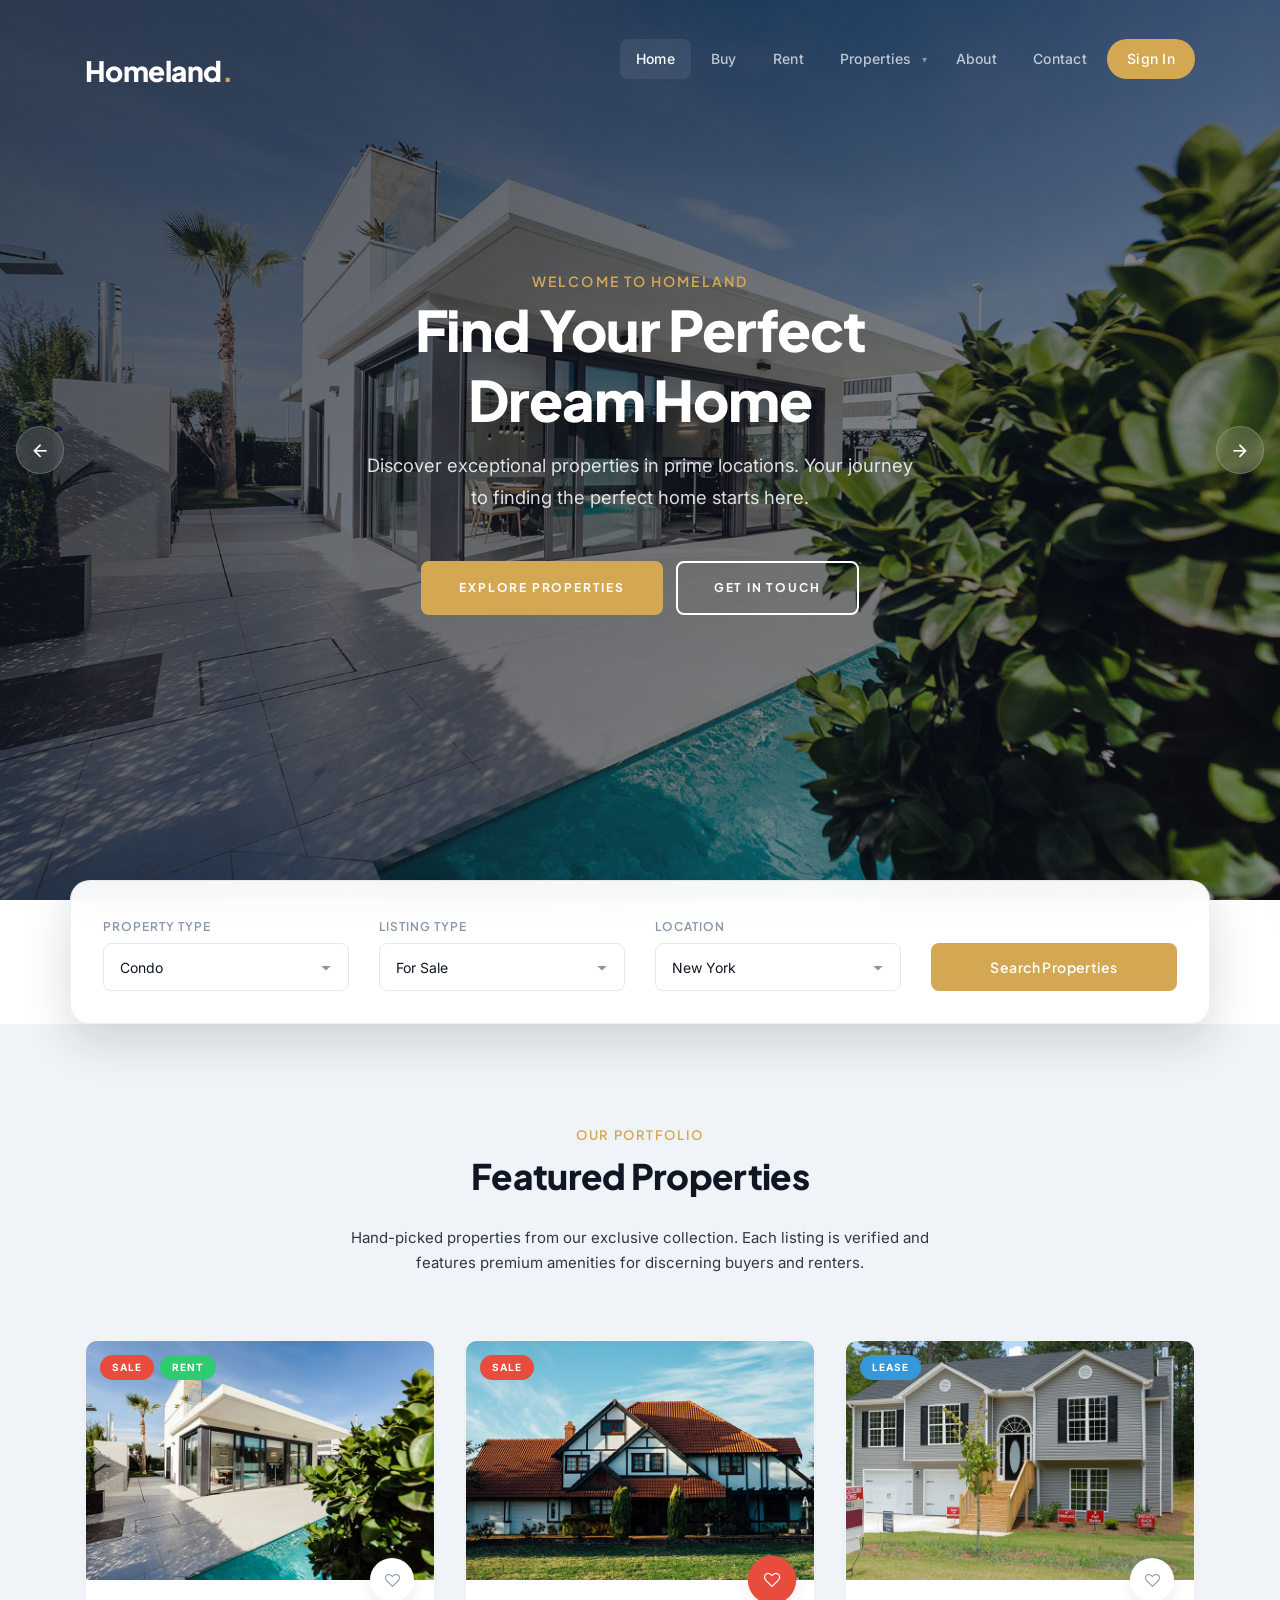
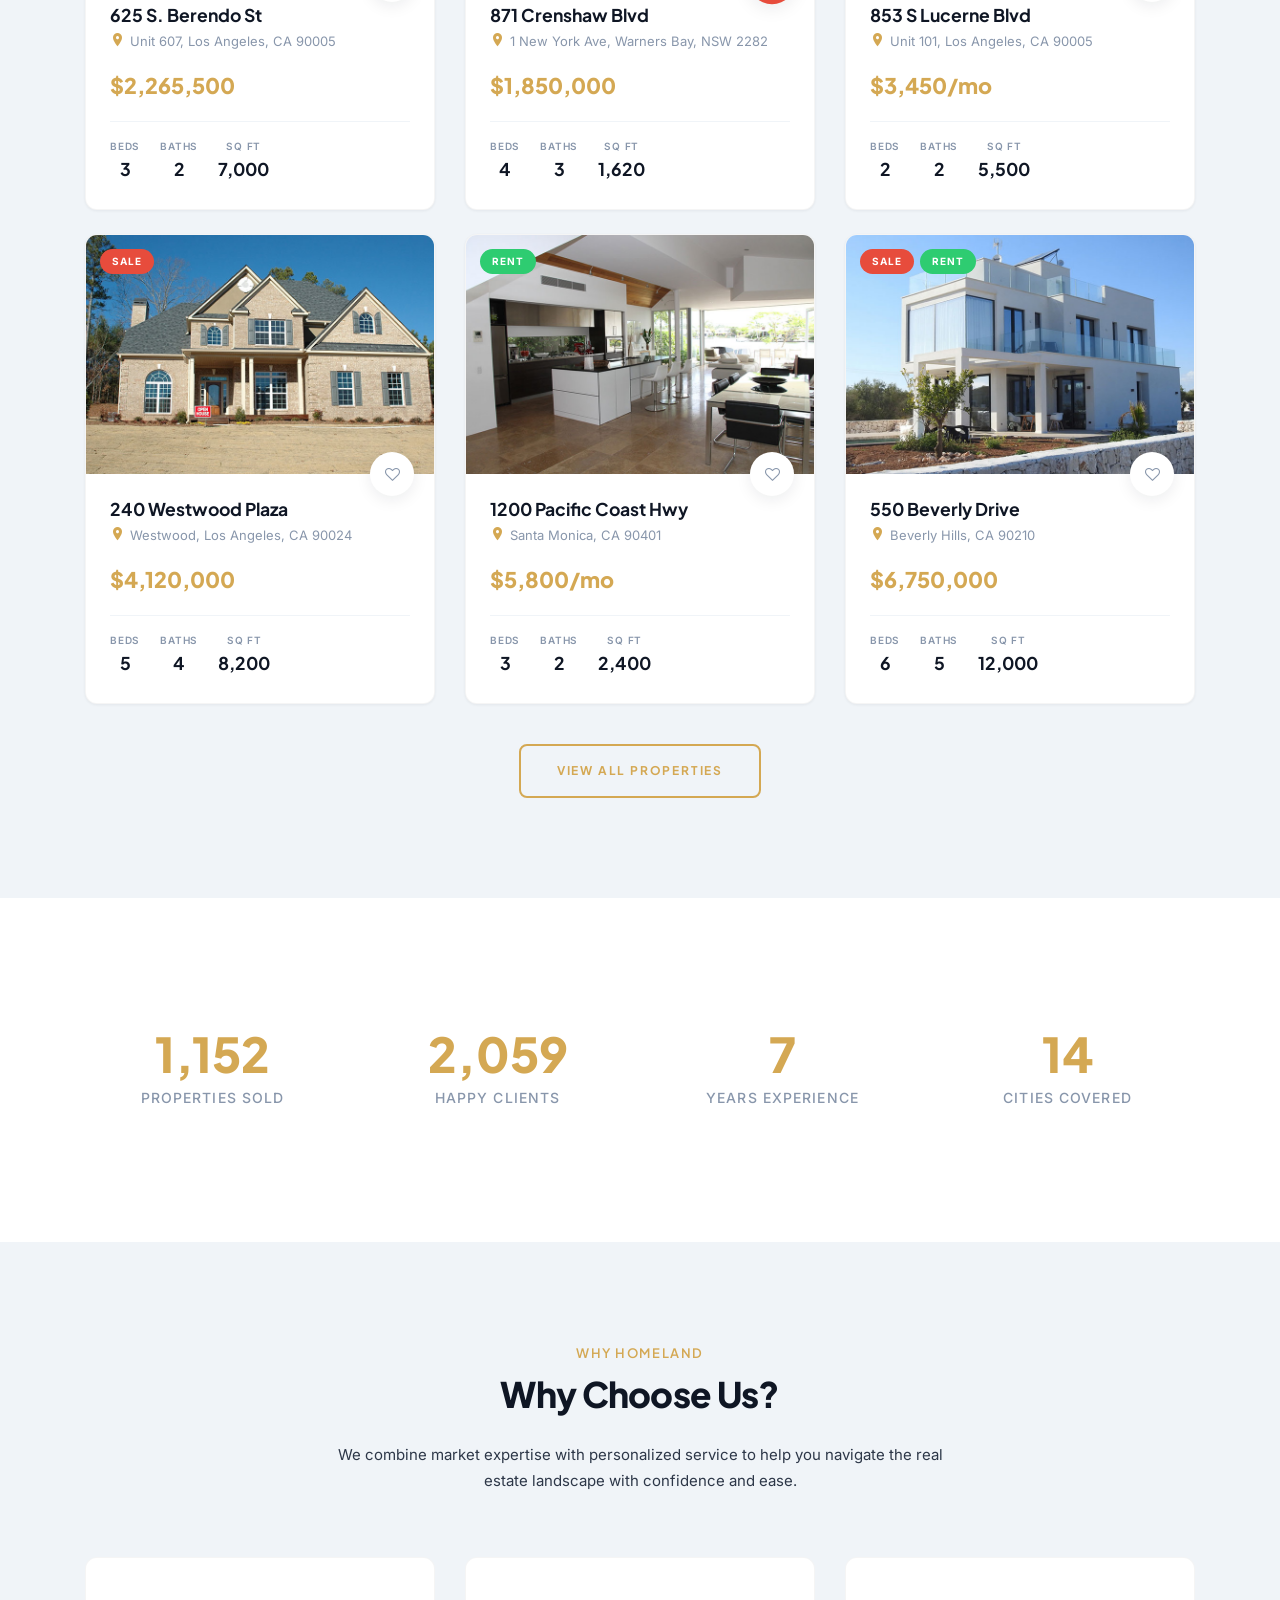
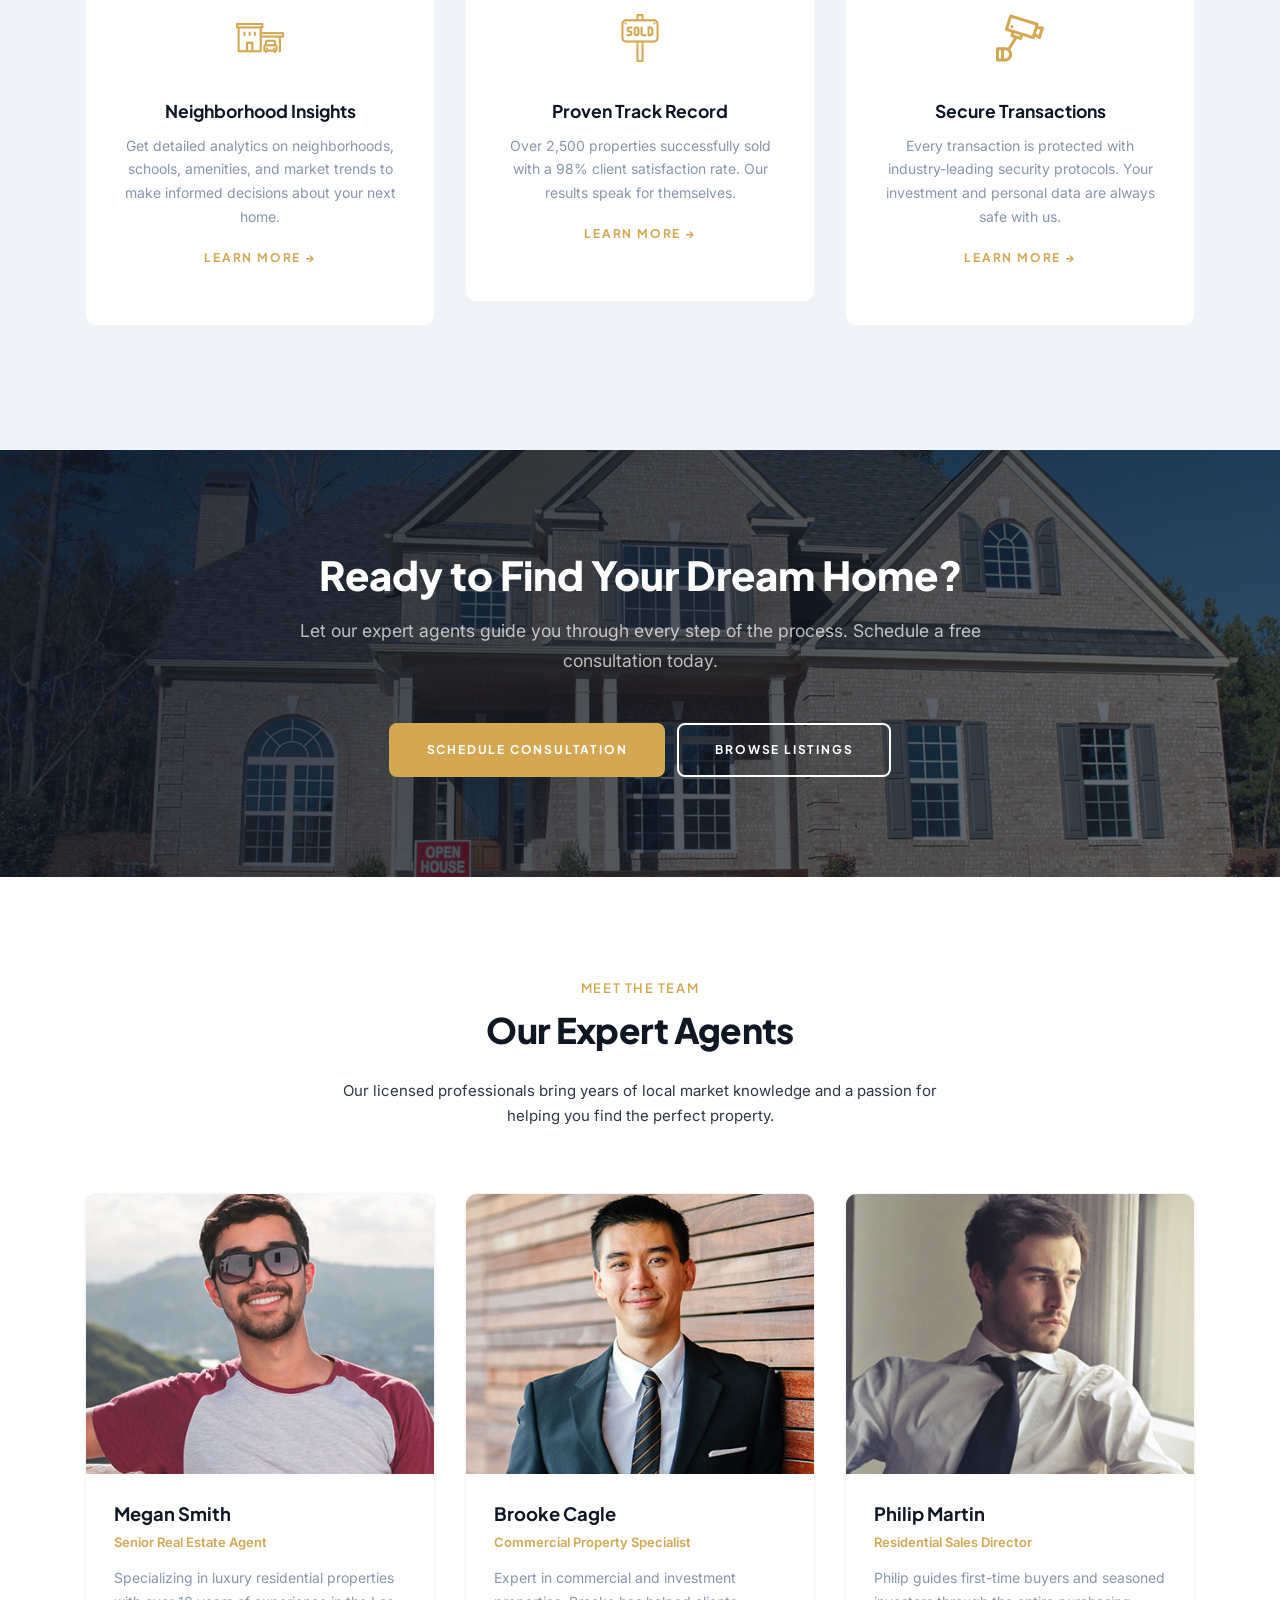
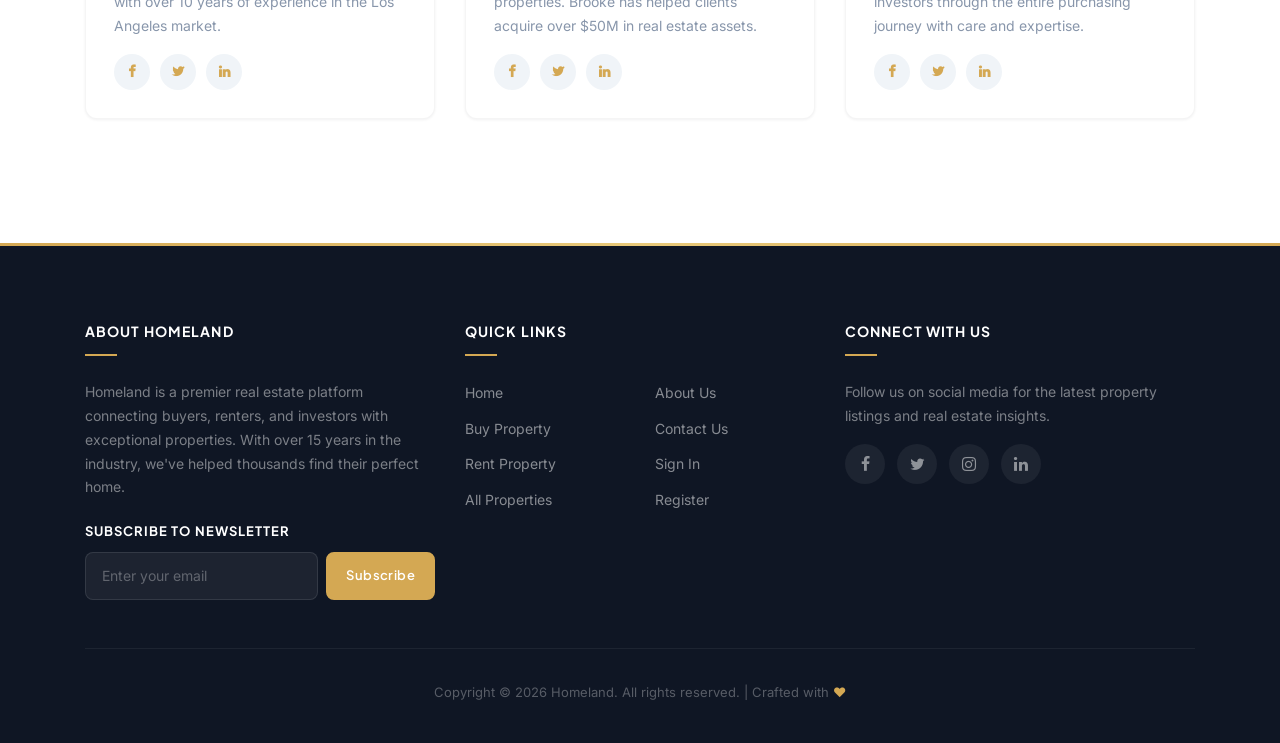
==== commit f89a9ad5: "chore: migrate Bootstrap and Popper.js from local files to CDN with SRI hashes" ====
--- a/index.html
+++ b/index.html
@@ -11,7 +11,7 @@
     <link href="https://fonts.googleapis.com/css2?family=Plus+Jakarta+Sans:wght@400;500;600;700;800&family=Inter:wght@400;500;600&display=swap" rel="stylesheet">
     <link rel="stylesheet" href="fonts/icomoon/style.css">
 
-    <link rel="stylesheet" href="css/bootstrap.min.css">
+    <link rel="stylesheet" href="https://cdn.jsdelivr.net/npm/bootstrap@4.6.2/dist/css/bootstrap.min.css" integrity="sha384-xOolHFLEh07PJGoPkLv1IbcEPTNtaed2xpHsD9ESMhqIYd0nLMwNLD69Npy4HI+N" crossorigin="anonymous">
     <link rel="stylesheet" href="css/magnific-popup.css">
     <link rel="stylesheet" href="css/jquery-ui.css">
     <link rel="stylesheet" href="css/owl.carousel.min.css">
@@ -513,8 +513,8 @@
   <script src="js/jquery-3.3.1.min.js"></script>
   <script src="js/jquery-migrate-3.0.1.min.js"></script>
   <script src="js/jquery-ui.js"></script>
-  <script src="js/popper.min.js"></script>
-  <script src="js/bootstrap.min.js"></script>
+  <script src="https://cdn.jsdelivr.net/npm/popper.js@1.16.1/dist/umd/popper.min.js" integrity="sha384-9/reFTGAW83EW2RDu2S0VKaIzap3H66lZH81PoYlFhbGU+6BZp6G7bd94AOUN395" crossorigin="anonymous"></script>
+  <script src="https://cdn.jsdelivr.net/npm/bootstrap@4.6.2/dist/js/bootstrap.min.js" integrity="sha384-+sLIOodYLS7CIrQpBjl+C7CHatG27Cx5JB09aeUMFOI+aAFuQ+a5Y5bL69s/KUOA" crossorigin="anonymous"></script>
   <script src="js/owl.carousel.min.js"></script>
   <script src="js/jquery.magnific-popup.min.js"></script>
   <script src="js/aos.js"></script>
